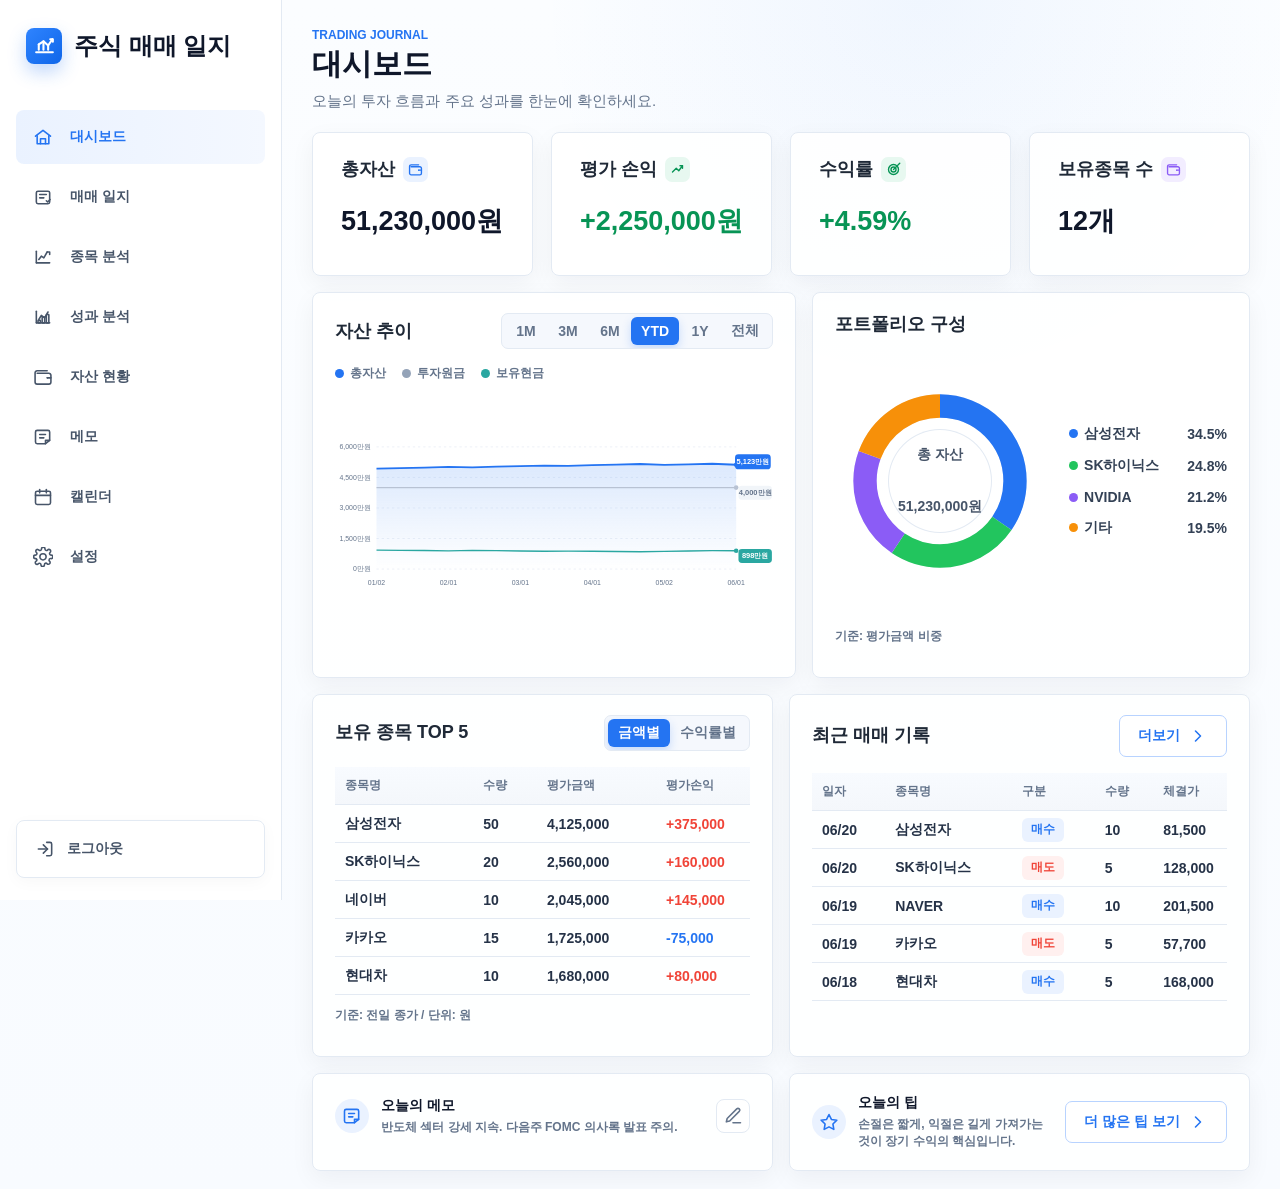
==== index.html @ 03ad4001 "Improve mobile responsive layout" ====
<!doctype html>
<html lang="ko">
  <head>
    <meta charset="UTF-8" />
    <meta name="viewport" content="width=device-width, initial-scale=1.0" />
    <title>주식 매매 일지</title>
    <link rel="stylesheet" href="styles.css" />
  </head>
  <body>
    <div class="app-shell">
      <aside class="sidebar" aria-label="주요 메뉴">
        <a class="brand" href="#dashboard" aria-label="주식 매매 일지 홈">
          <span class="brand-mark" aria-hidden="true">
            <svg viewBox="0 0 24 24">
              <path d="M4 17.5h16" />
              <path d="M6.5 15V10" />
              <path d="M11 15V7" />
              <path d="M15.5 15v-4" />
              <path d="m6.5 10 4.5-3 4.5 4 4-6" />
              <path d="M17.5 5H20v2.5" />
            </svg>
          </span>
          <span>주식 매매 일지</span>
        </a>
        <div class="mobile-top-actions" aria-label="모바일 빠른 메뉴">
          <button class="mobile-icon-button" type="button" aria-label="알림">
            <span data-icon="bell"></span>
          </button>
          <button class="mobile-icon-button soft" type="button" data-mobile-more aria-label="내 정보">
            <span data-icon="user"></span>
          </button>
        </div>
        <nav class="nav-list" id="navList"></nav>
        <button class="logout" type="button">
          <span data-icon="logout"></span>
          <span>로그아웃</span>
        </button>
      </aside>

      <main class="main">
        <header class="topbar">
          <div>
            <p class="eyebrow" id="pageEyebrow">Trading Journal</p>
            <h1 id="pageTitle">대시보드</h1>
            <p class="page-description" id="pageDescription"></p>
          </div>
          <div class="topbar-actions">
            <div id="pageActions" class="page-actions"></div>
          </div>
        </header>

        <section id="app" class="page-content" aria-live="polite"></section>
      </main>
    </div>

    <div id="modalRoot"></div>
    <div id="mobileSheetRoot"></div>

    <script defer src="src/js/core/icons.js"></script>
    <script defer src="src/js/core/data.js"></script>
    <script defer src="src/js/core/ui.js"></script>
    <script defer src="src/js/core/charts.js"></script>
    <script defer src="src/js/core/tables.js"></script>
    <script defer src="src/js/pages/dashboard.js"></script>
    <script defer src="src/js/pages/journal.js"></script>
    <script defer src="src/js/pages/journal-write.js"></script>
    <script defer src="src/js/pages/stock.js"></script>
    <script defer src="src/js/pages/performance.js"></script>
    <script defer src="src/js/pages/assets.js"></script>
    <script defer src="src/js/pages/memo.js"></script>
    <script defer src="src/js/pages/calendar.js"></script>
    <script defer src="src/js/pages/settings.js"></script>
    <script defer src="src/js/app.js"></script>
  </body>
</html>
---- styles.css ----
@import url("./src/css/base.css");
@import url("./src/css/layout.css");
@import url("./src/css/components.css");
@import url("./src/css/responsive.css");
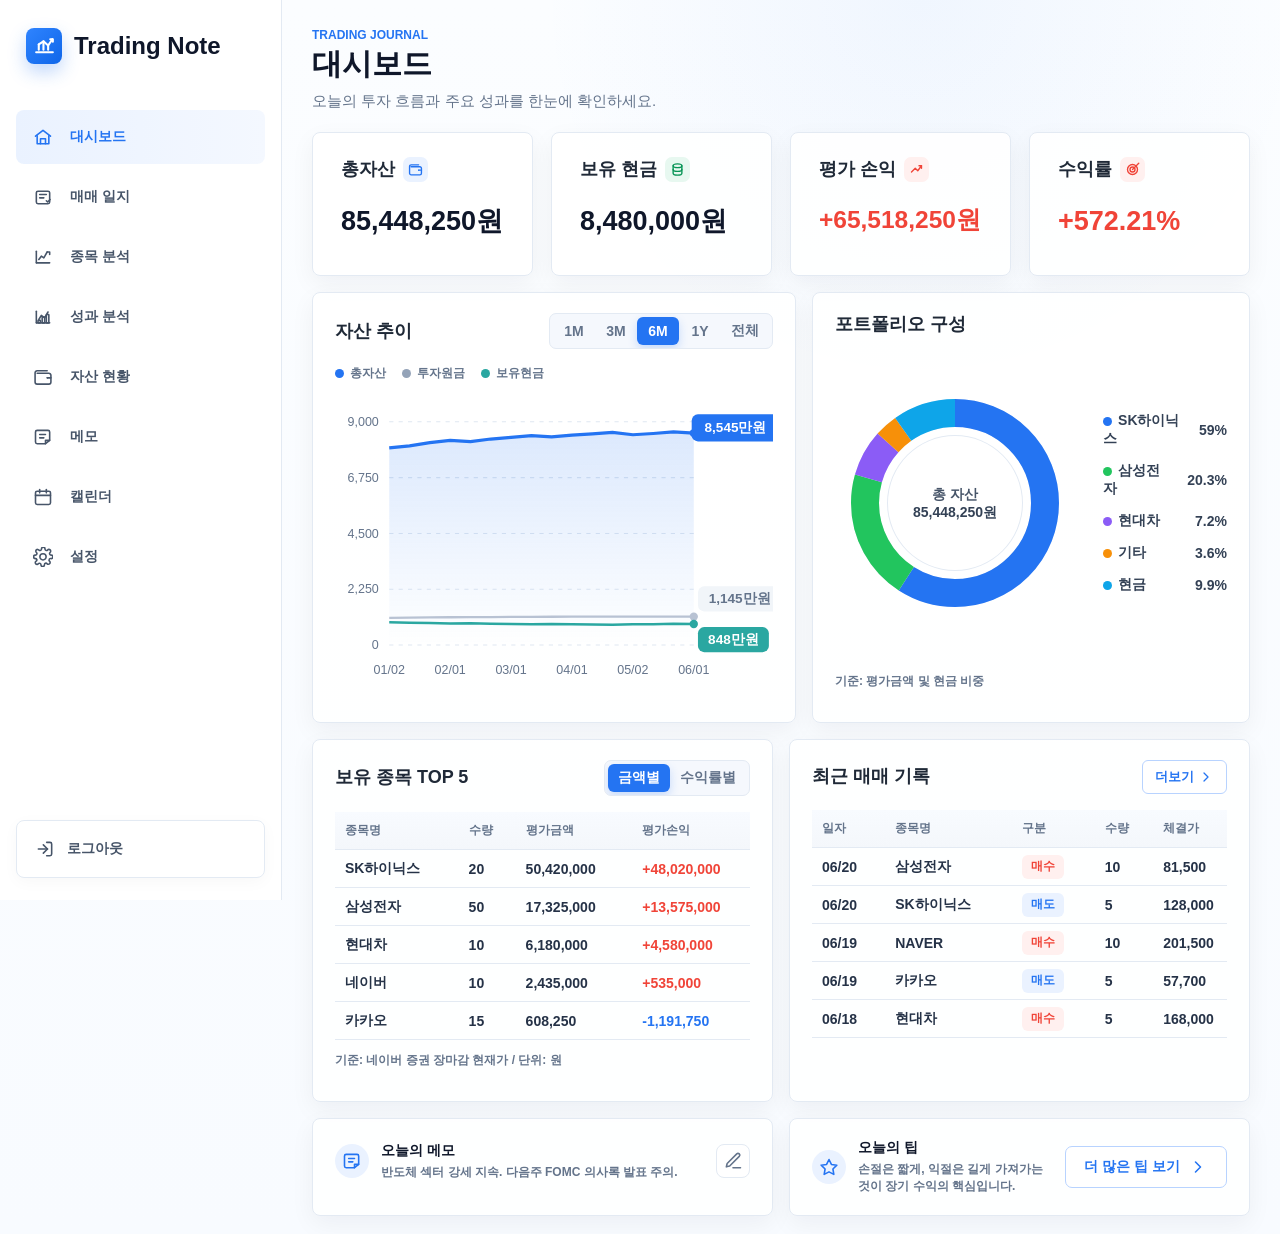
==== commit e4614f7f: "Rename app title to Trading Note" ====
--- a/index.html
+++ b/index.html
@@ -3,13 +3,13 @@
   <head>
     <meta charset="UTF-8" />
     <meta name="viewport" content="width=device-width, initial-scale=1.0" />
-    <title>주식 매매 일지</title>
+    <title>Trading Note</title>
     <link rel="stylesheet" href="styles.css" />
   </head>
   <body>
     <div class="app-shell">
       <aside class="sidebar" aria-label="주요 메뉴">
-        <a class="brand" href="#dashboard" aria-label="주식 매매 일지 홈">
+        <a class="brand" href="#dashboard" aria-label="Trading Note 홈">
           <span class="brand-mark" aria-hidden="true">
             <svg viewBox="0 0 24 24">
               <path d="M4 17.5h16" />
@@ -20,7 +20,7 @@
               <path d="M17.5 5H20v2.5" />
             </svg>
           </span>
-          <span>주식 매매 일지</span>
+          <span>Trading Note</span>
         </a>
         <div class="mobile-top-actions" aria-label="모바일 빠른 메뉴">
           <button class="mobile-icon-button" type="button" aria-label="알림">
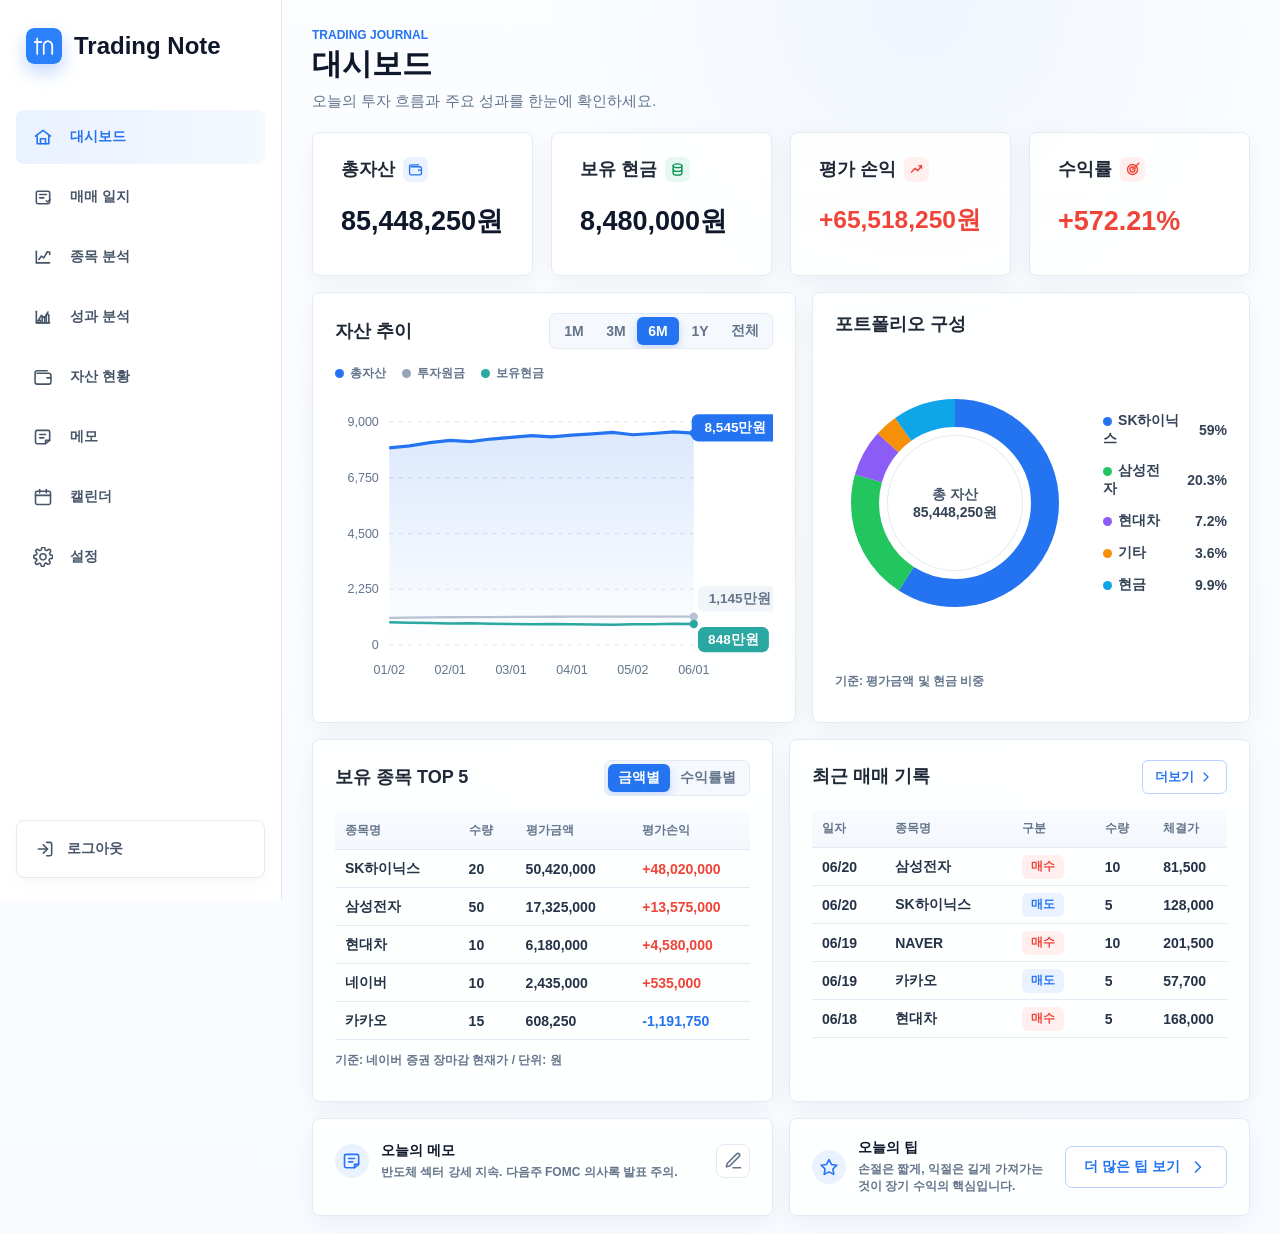
==== commit 0bab0b0b: "Apply site logo asset" ====
--- a/index.html
+++ b/index.html
@@ -4,6 +4,7 @@
     <meta charset="UTF-8" />
     <meta name="viewport" content="width=device-width, initial-scale=1.0" />
     <title>Trading Note</title>
+    <link rel="icon" type="image/png" href="src/resources/logo.png" />
     <link rel="stylesheet" href="styles.css" />
   </head>
   <body>
@@ -11,14 +12,7 @@
       <aside class="sidebar" aria-label="주요 메뉴">
         <a class="brand" href="#dashboard" aria-label="Trading Note 홈">
           <span class="brand-mark" aria-hidden="true">
-            <svg viewBox="0 0 24 24">
-              <path d="M4 17.5h16" />
-              <path d="M6.5 15V10" />
-              <path d="M11 15V7" />
-              <path d="M15.5 15v-4" />
-              <path d="m6.5 10 4.5-3 4.5 4 4-6" />
-              <path d="M17.5 5H20v2.5" />
-            </svg>
+            <img src="src/resources/logo.png" alt="" />
           </span>
           <span>Trading Note</span>
         </a>
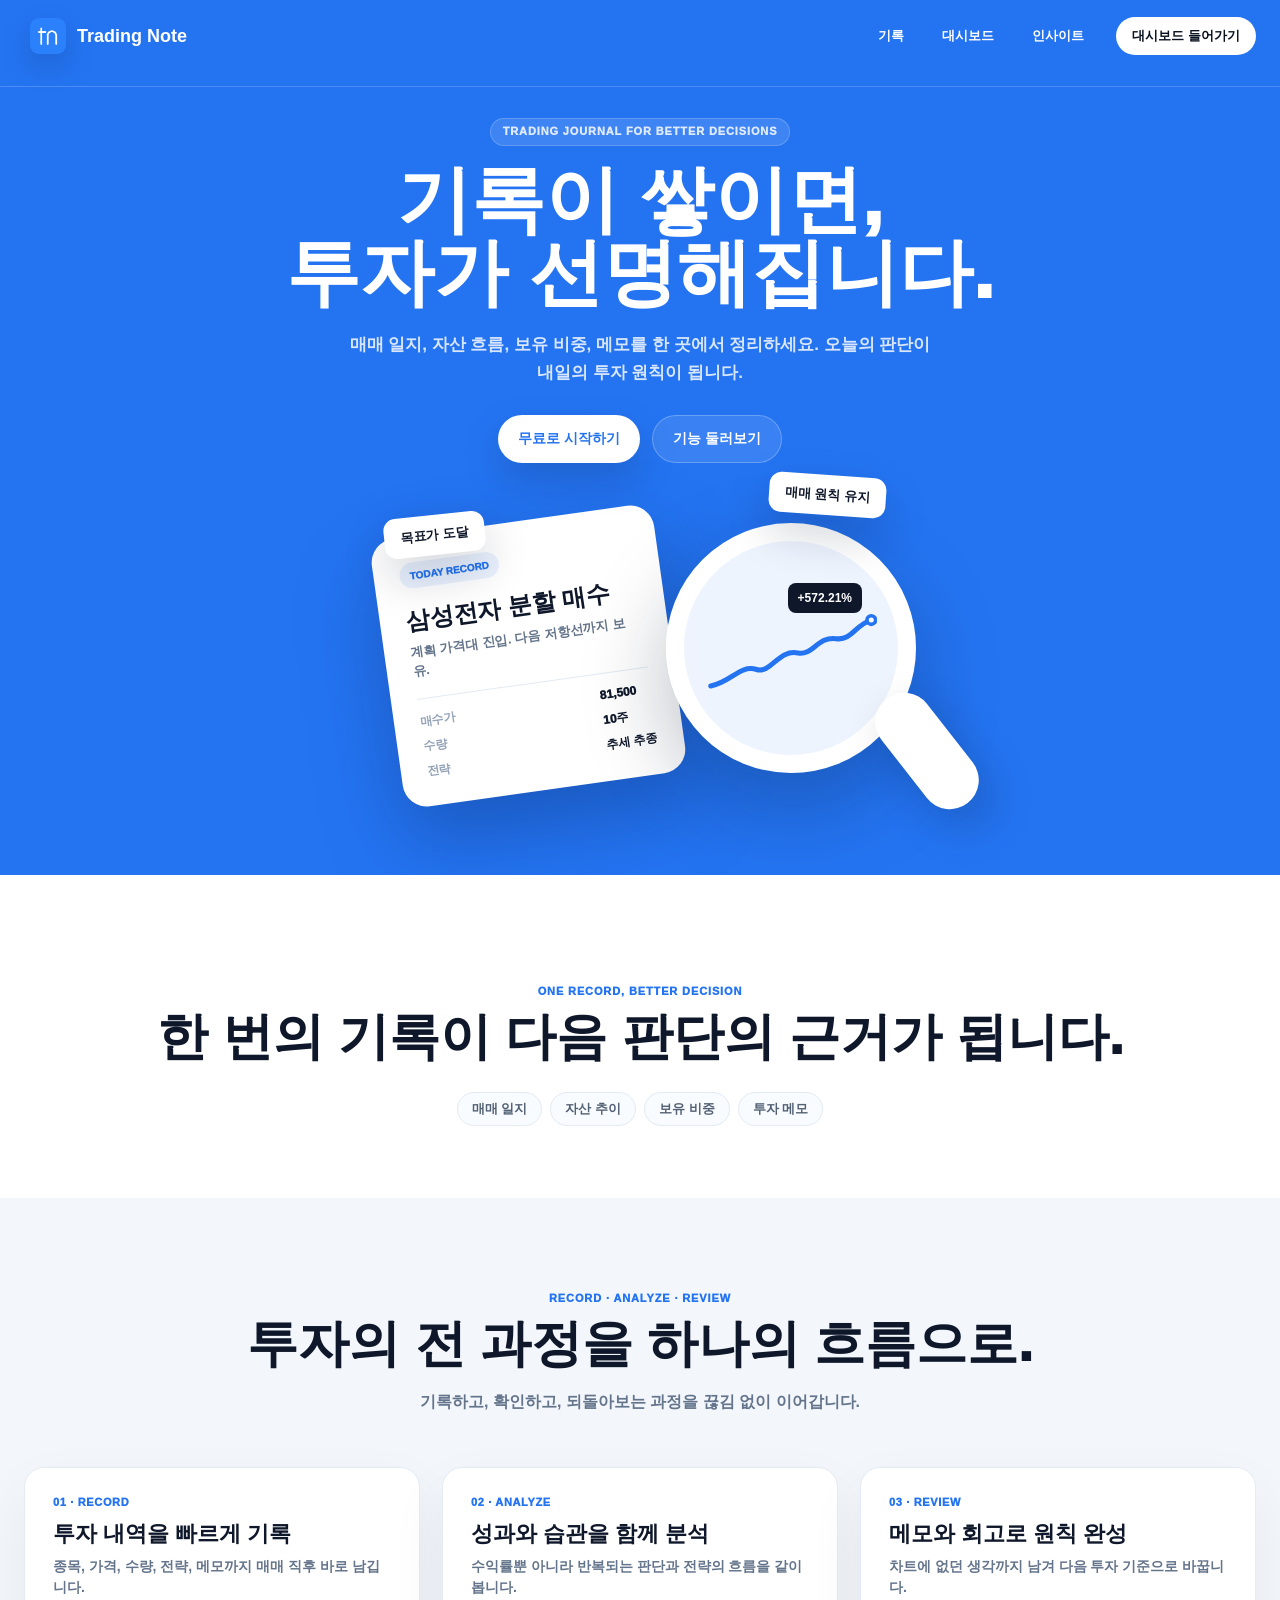
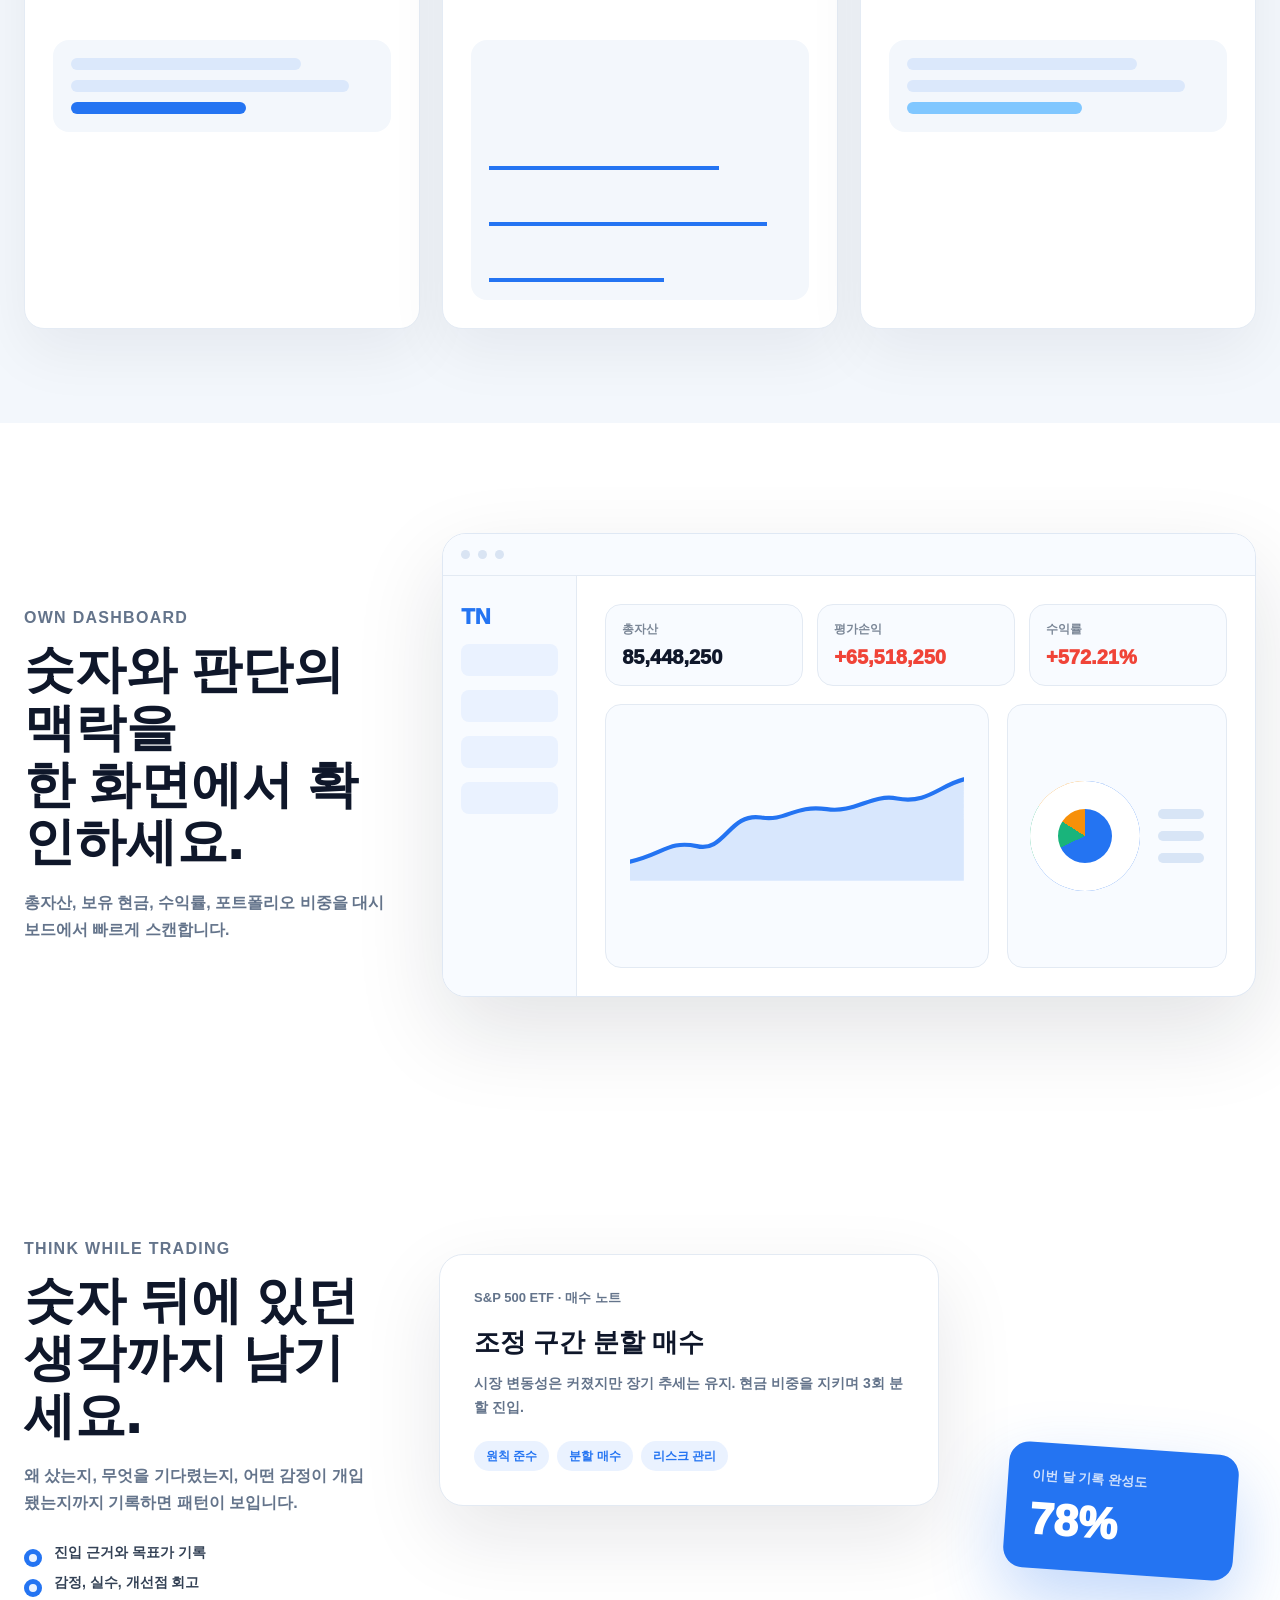
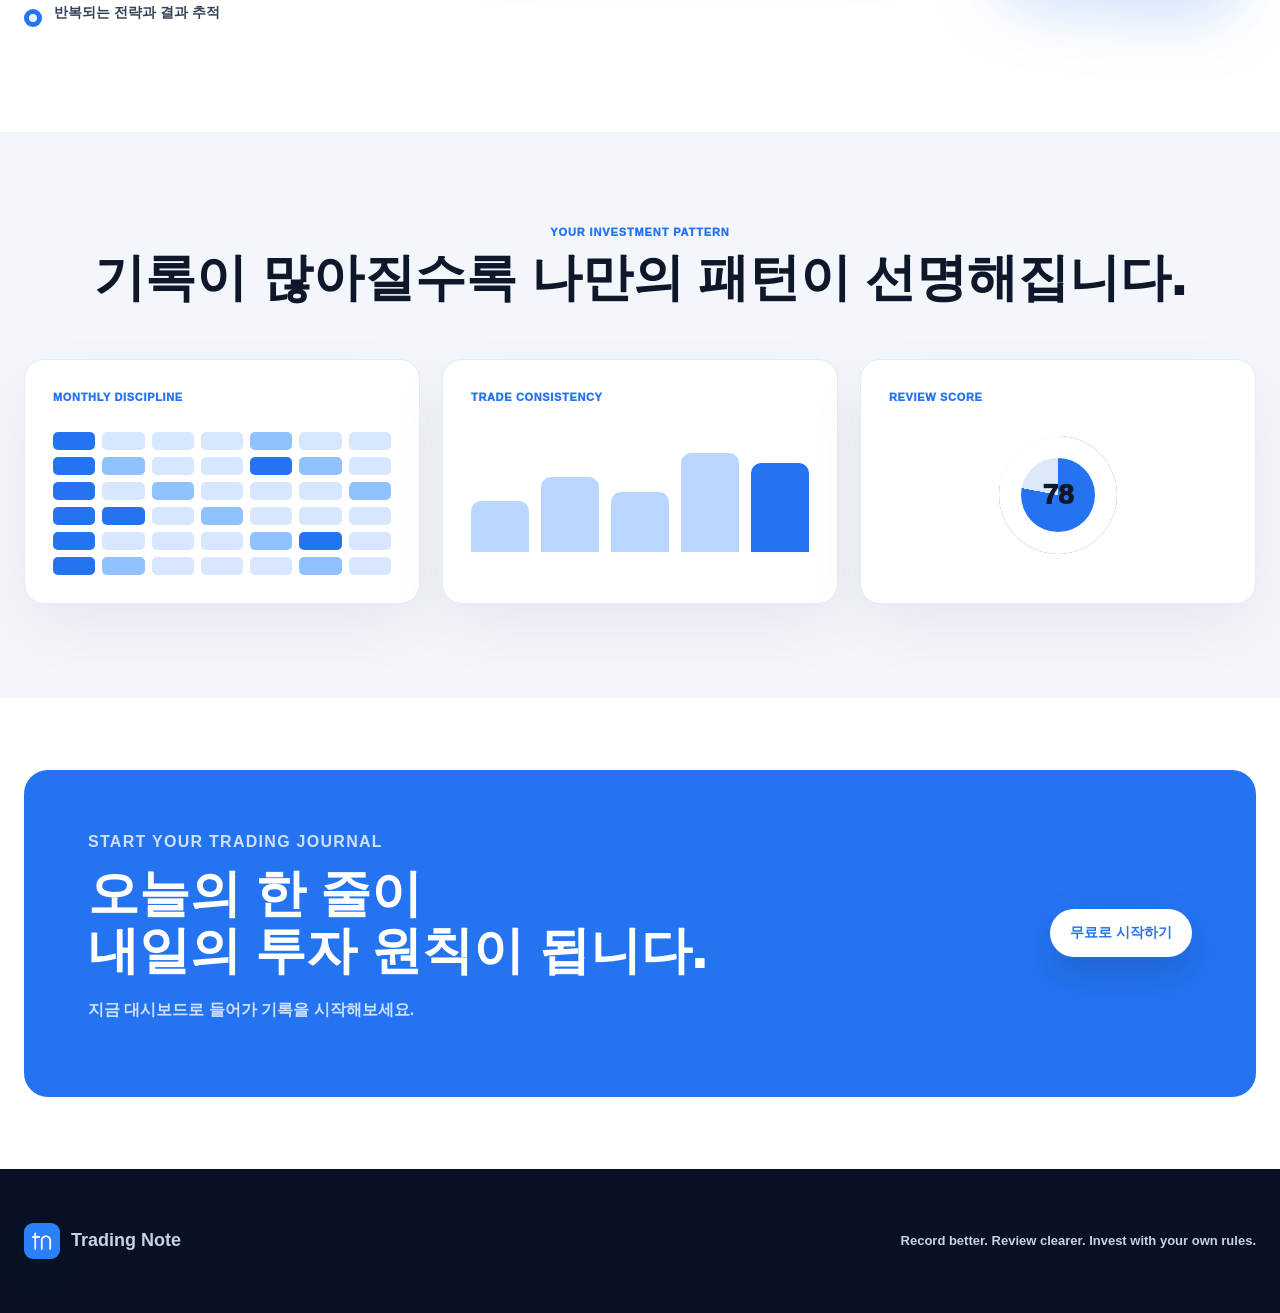
==== commit 1872fe80: "Add marketing landing page" ====
--- a/index.html
+++ b/index.html
@@ -55,6 +55,7 @@
     <script defer src="src/js/core/ui.js"></script>
     <script defer src="src/js/core/charts.js"></script>
     <script defer src="src/js/core/tables.js"></script>
+    <script defer src="src/js/pages/landing.js"></script>
     <script defer src="src/js/pages/dashboard.js"></script>
     <script defer src="src/js/pages/journal.js"></script>
     <script defer src="src/js/pages/journal-write.js"></script>
--- a/styles.css
+++ b/styles.css
@@ -2,3 +2,4 @@
 @import url("./src/css/layout.css");
 @import url("./src/css/components.css");
 @import url("./src/css/responsive.css");
+@import url("./src/css/landing.css");
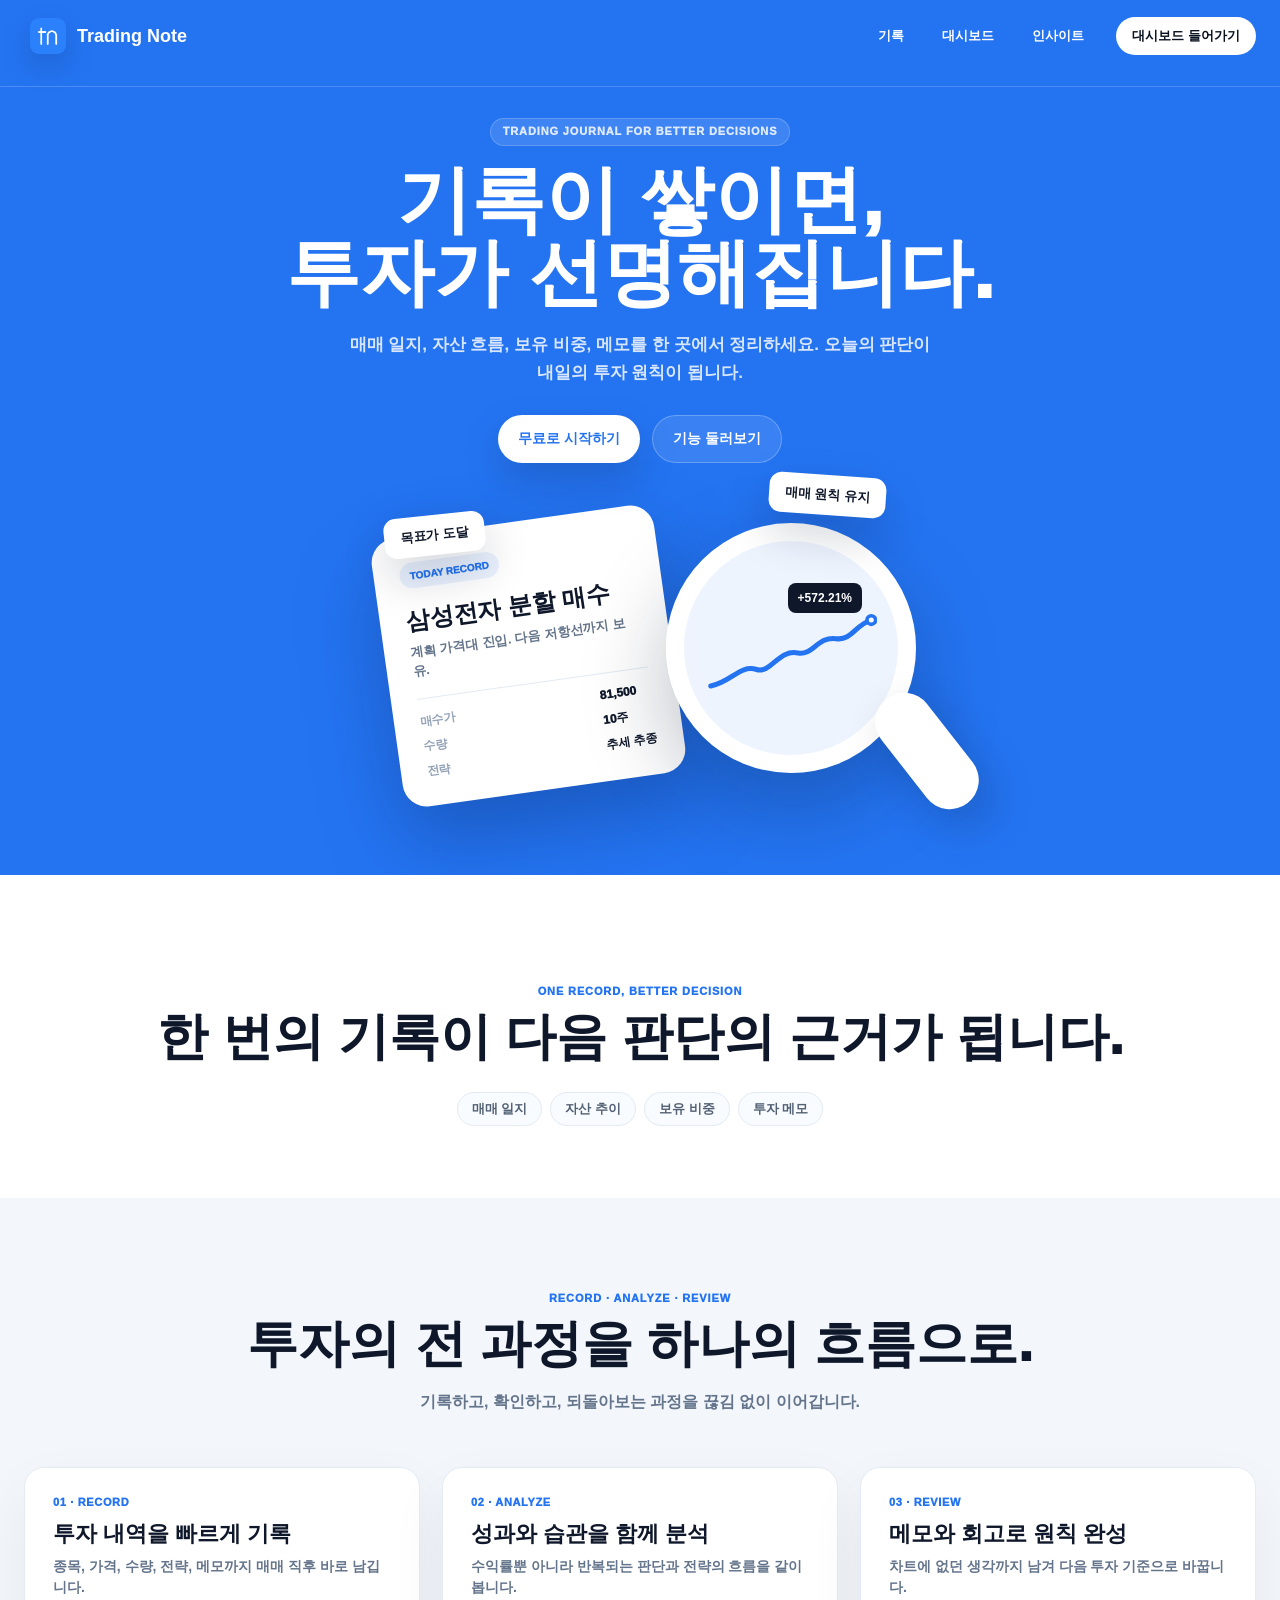
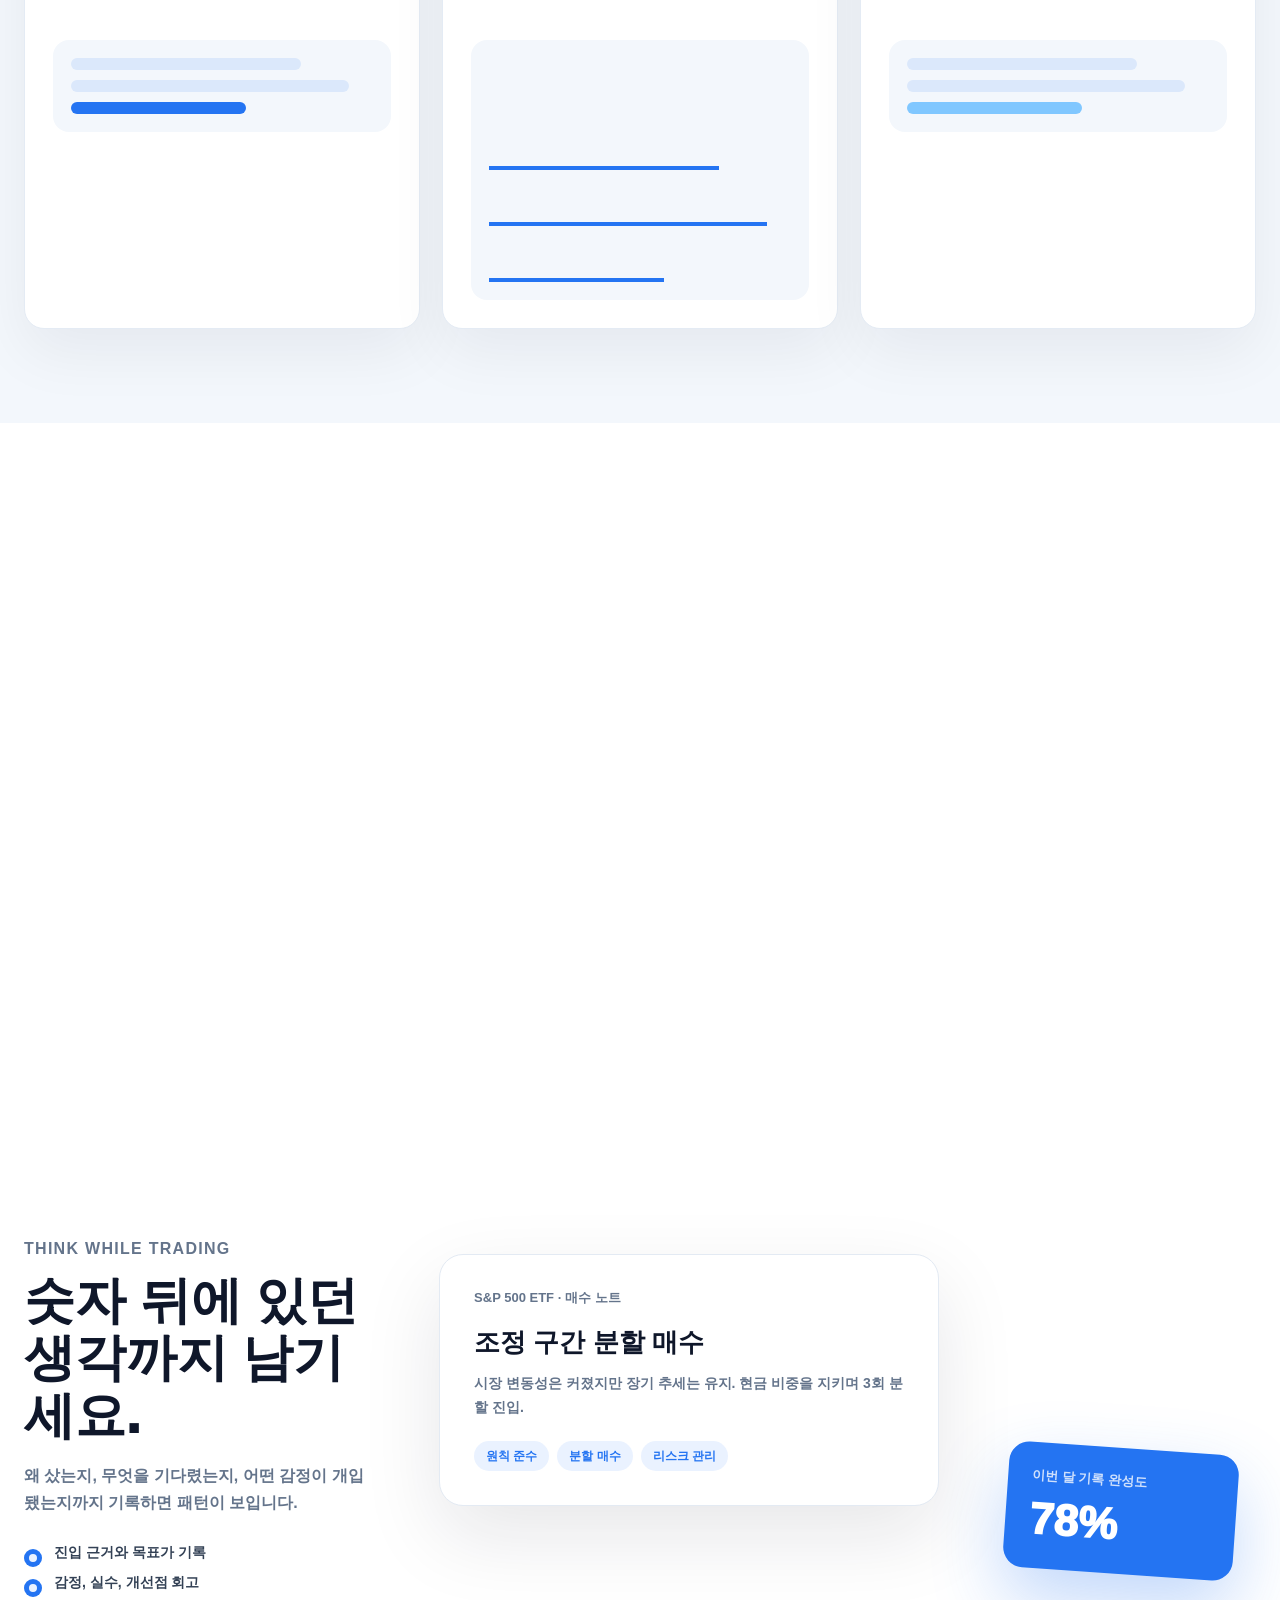
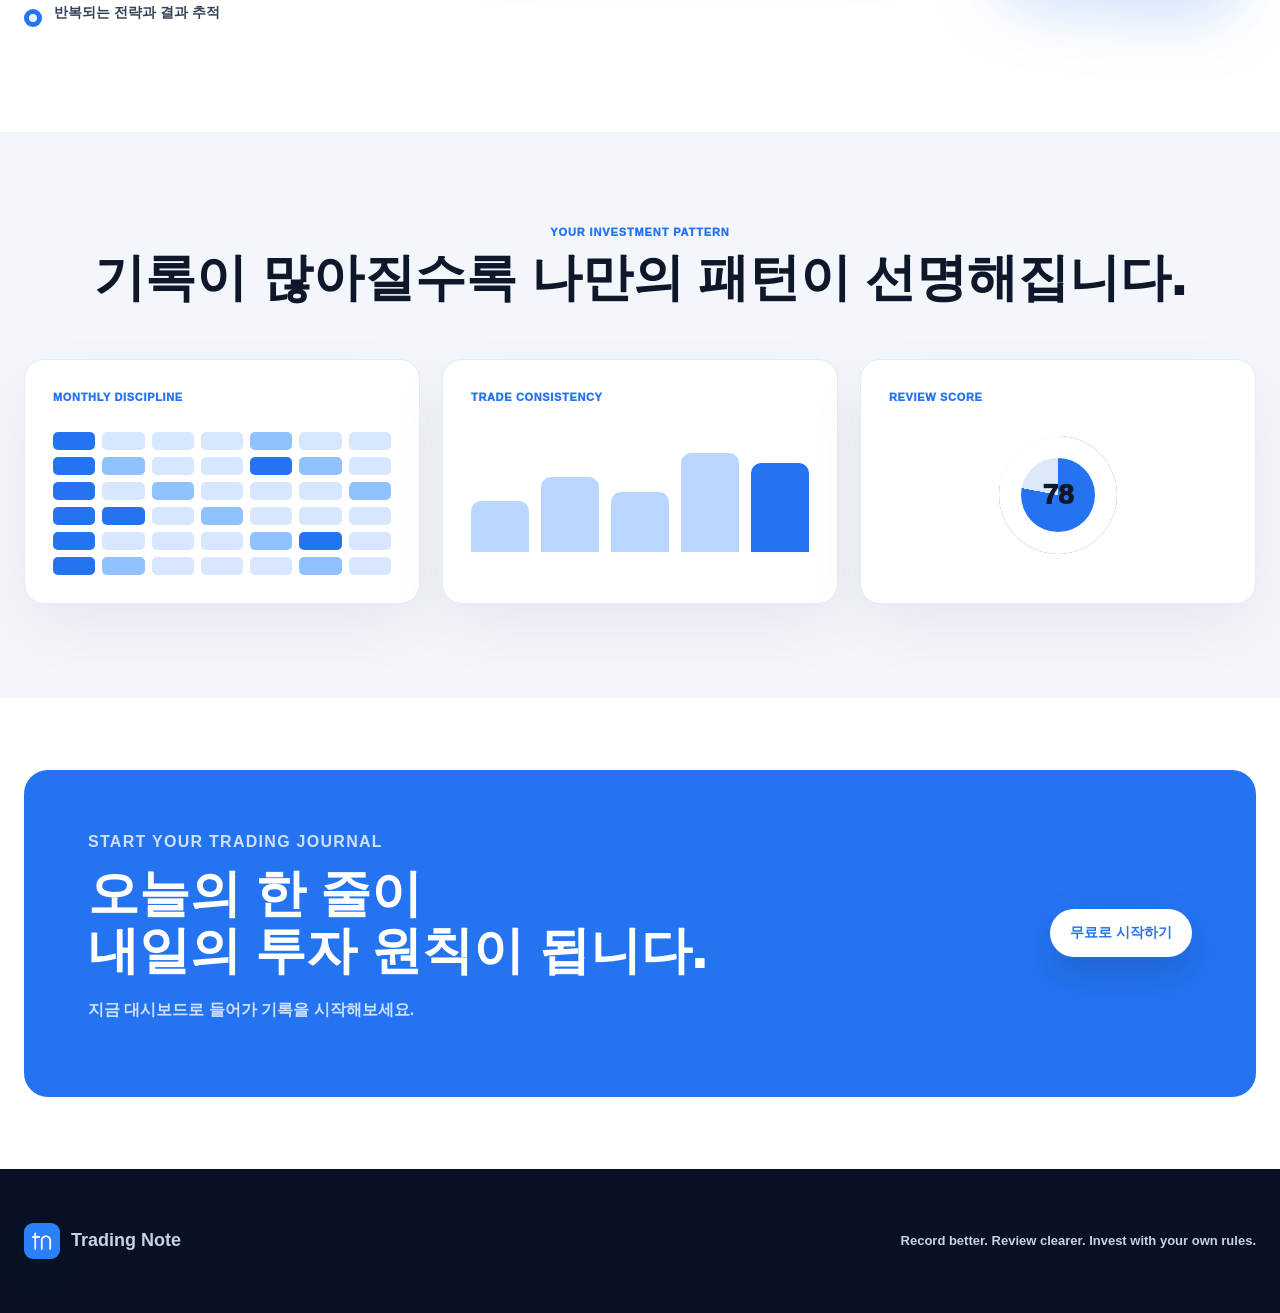
==== commit 895aa1e6: "Route logout to landing page" ====
--- a/index.html
+++ b/index.html
@@ -25,7 +25,7 @@
           </button>
         </div>
         <nav class="nav-list" id="navList"></nav>
-        <button class="logout" type="button">
+        <button class="logout" type="button" data-route="landing">
           <span data-icon="logout"></span>
           <span>로그아웃</span>
         </button>
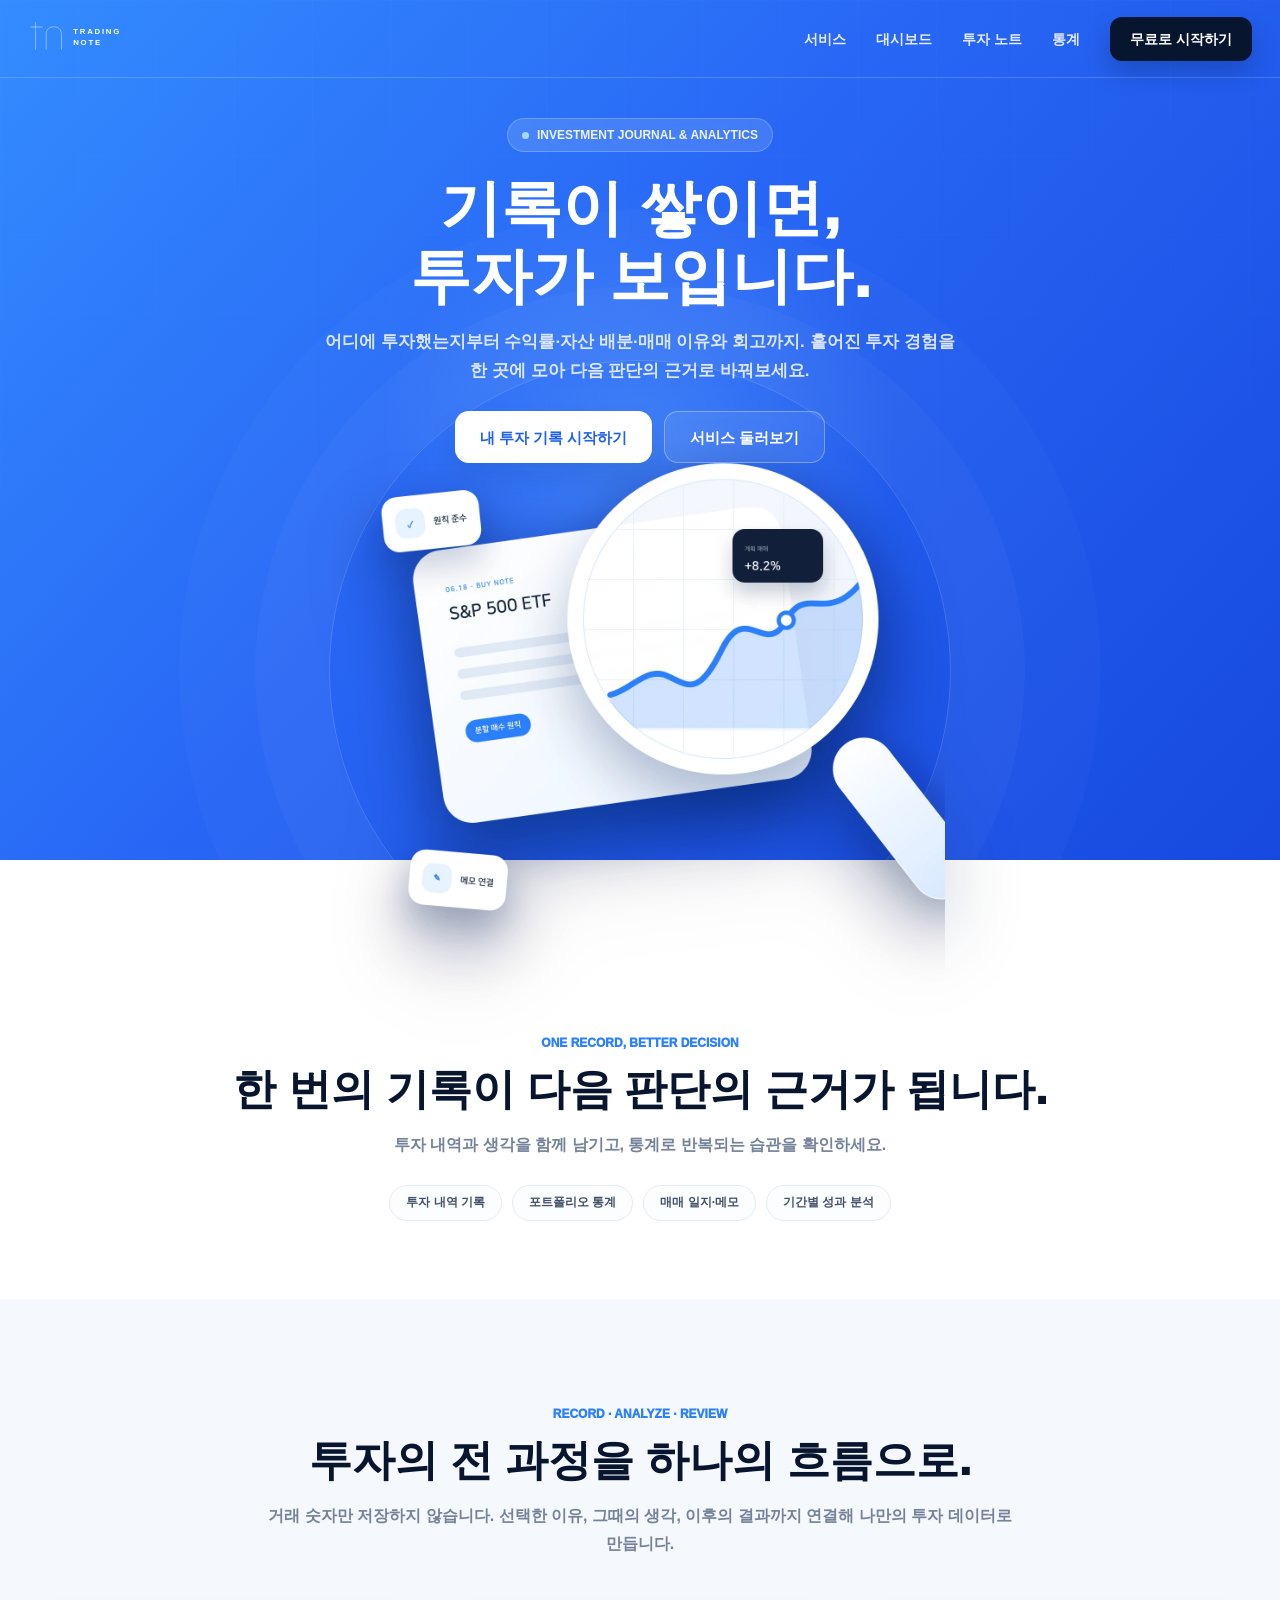
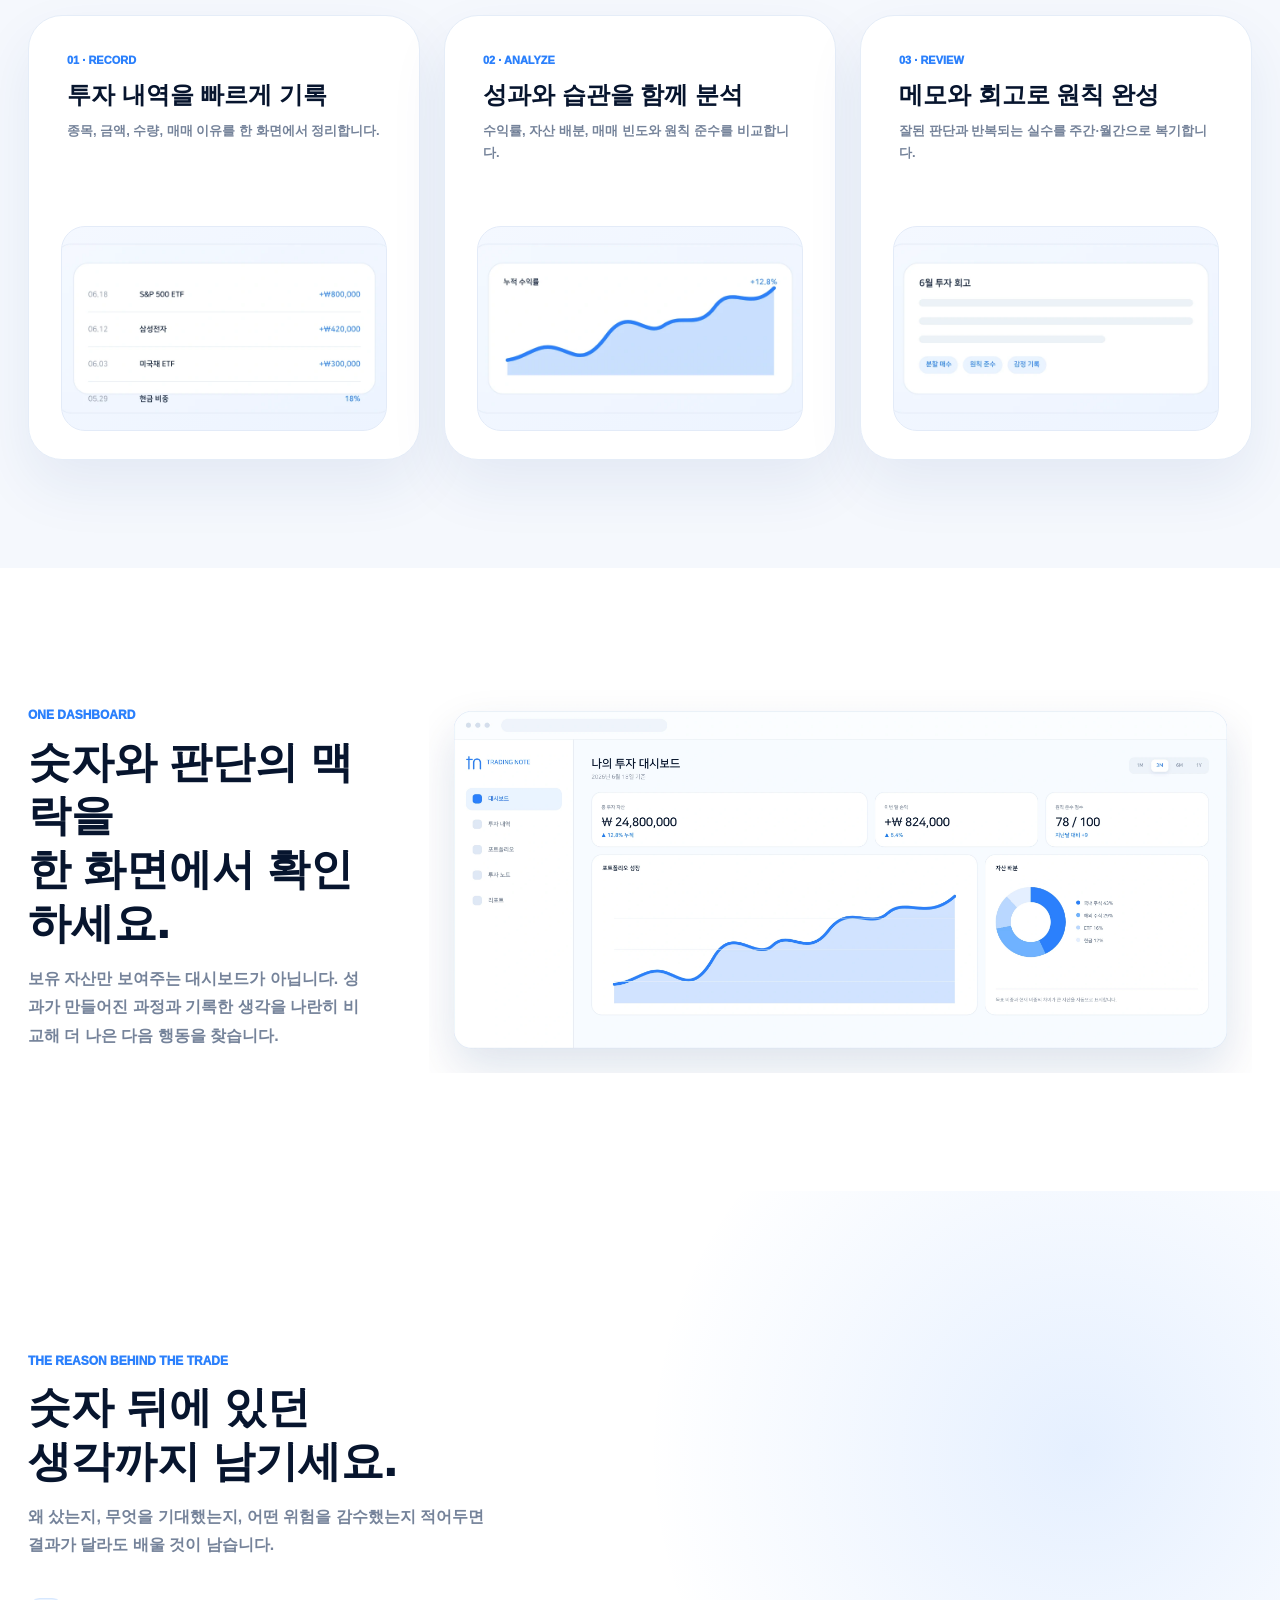
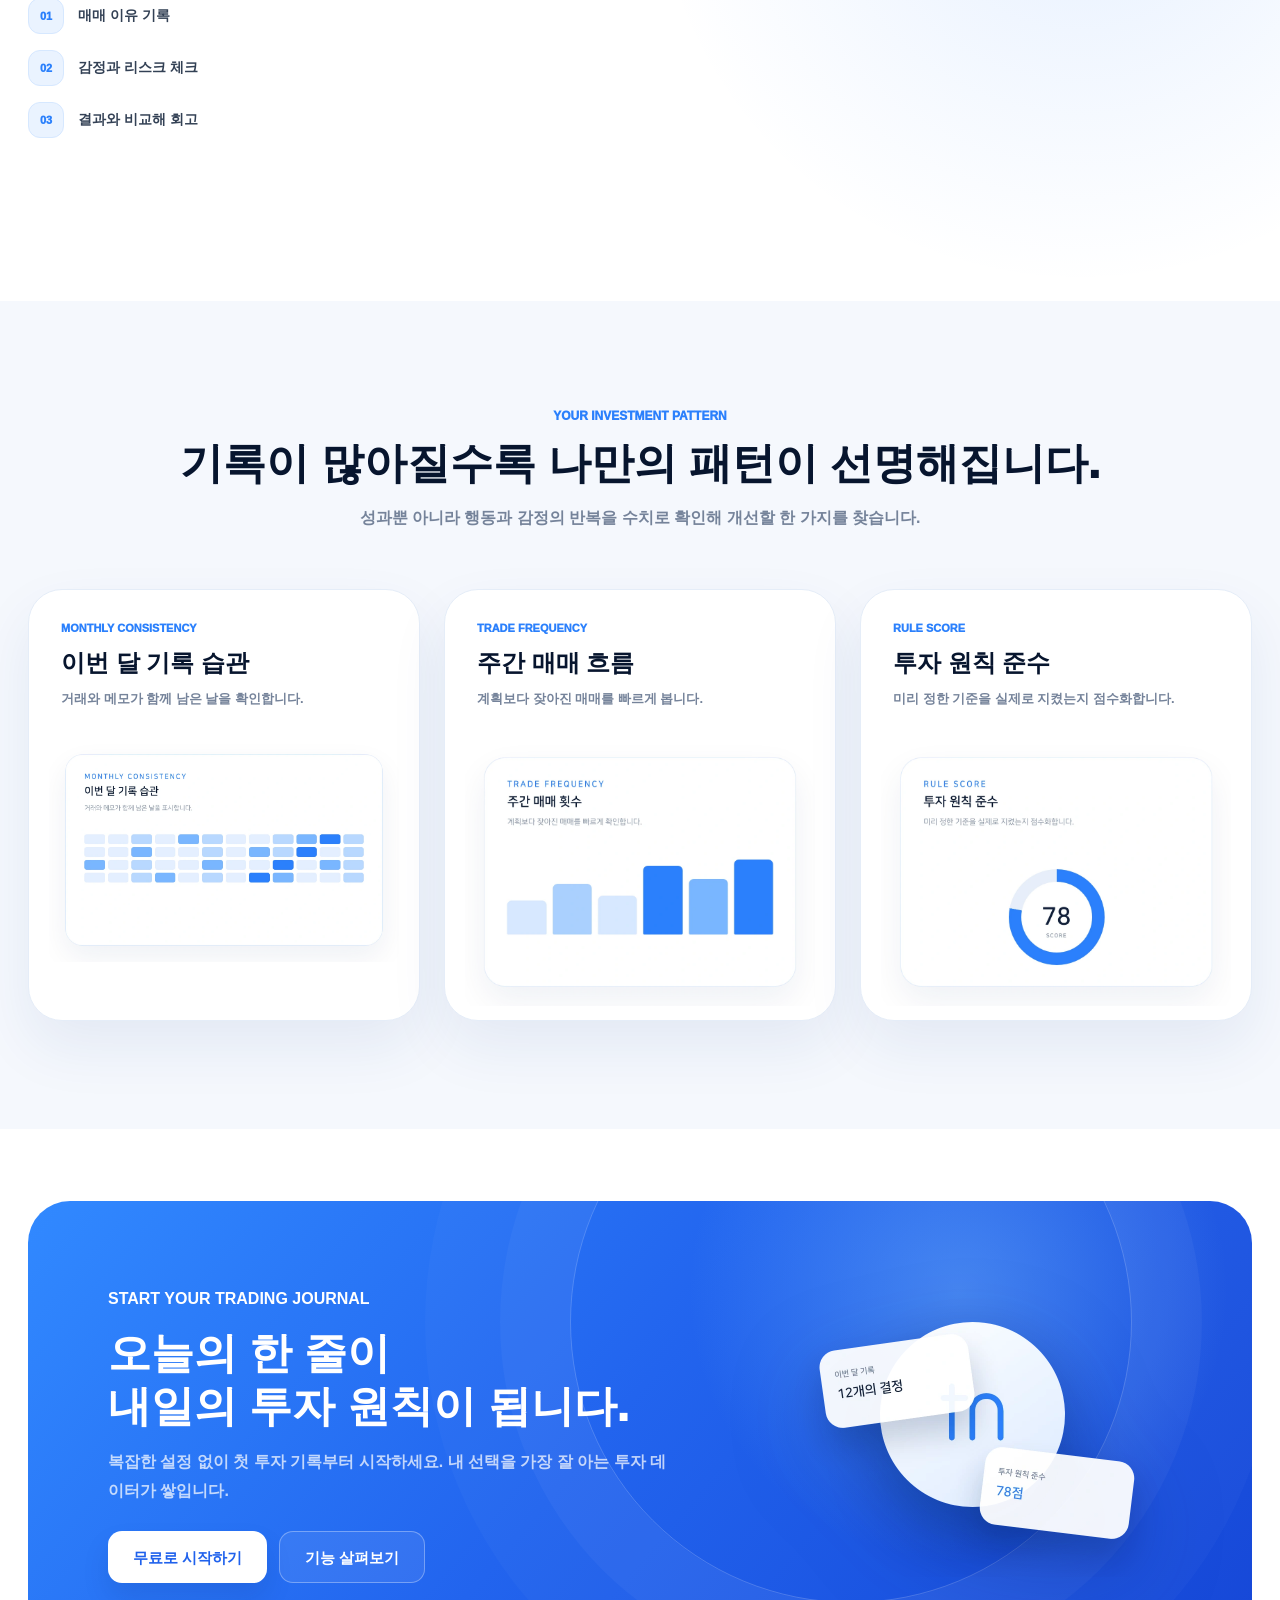
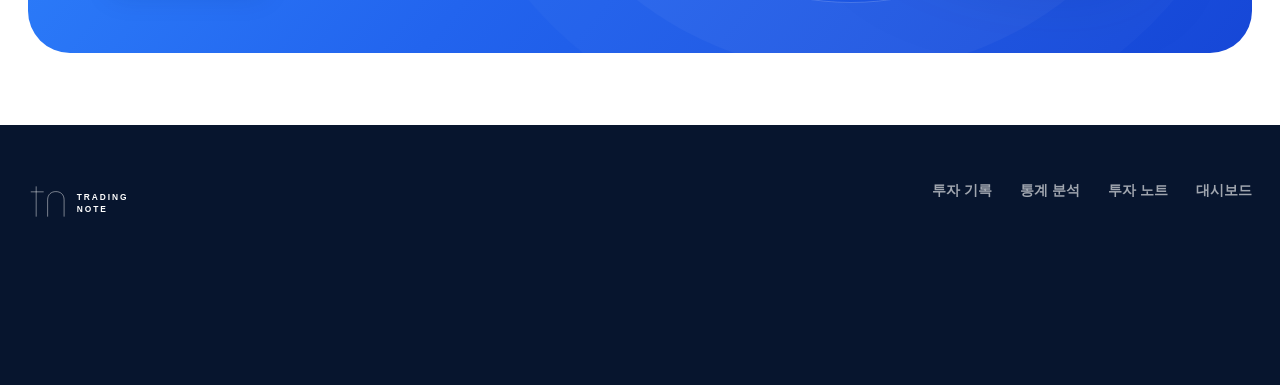
==== commit 1fa471a6: "Add social login entry flow" ====
--- a/index.html
+++ b/index.html
@@ -56,6 +56,7 @@
     <script defer src="src/js/core/charts.js"></script>
     <script defer src="src/js/core/tables.js"></script>
     <script defer src="src/js/pages/landing.js"></script>
+    <script defer src="src/js/pages/login.js"></script>
     <script defer src="src/js/pages/dashboard.js"></script>
     <script defer src="src/js/pages/journal.js"></script>
     <script defer src="src/js/pages/journal-write.js"></script>
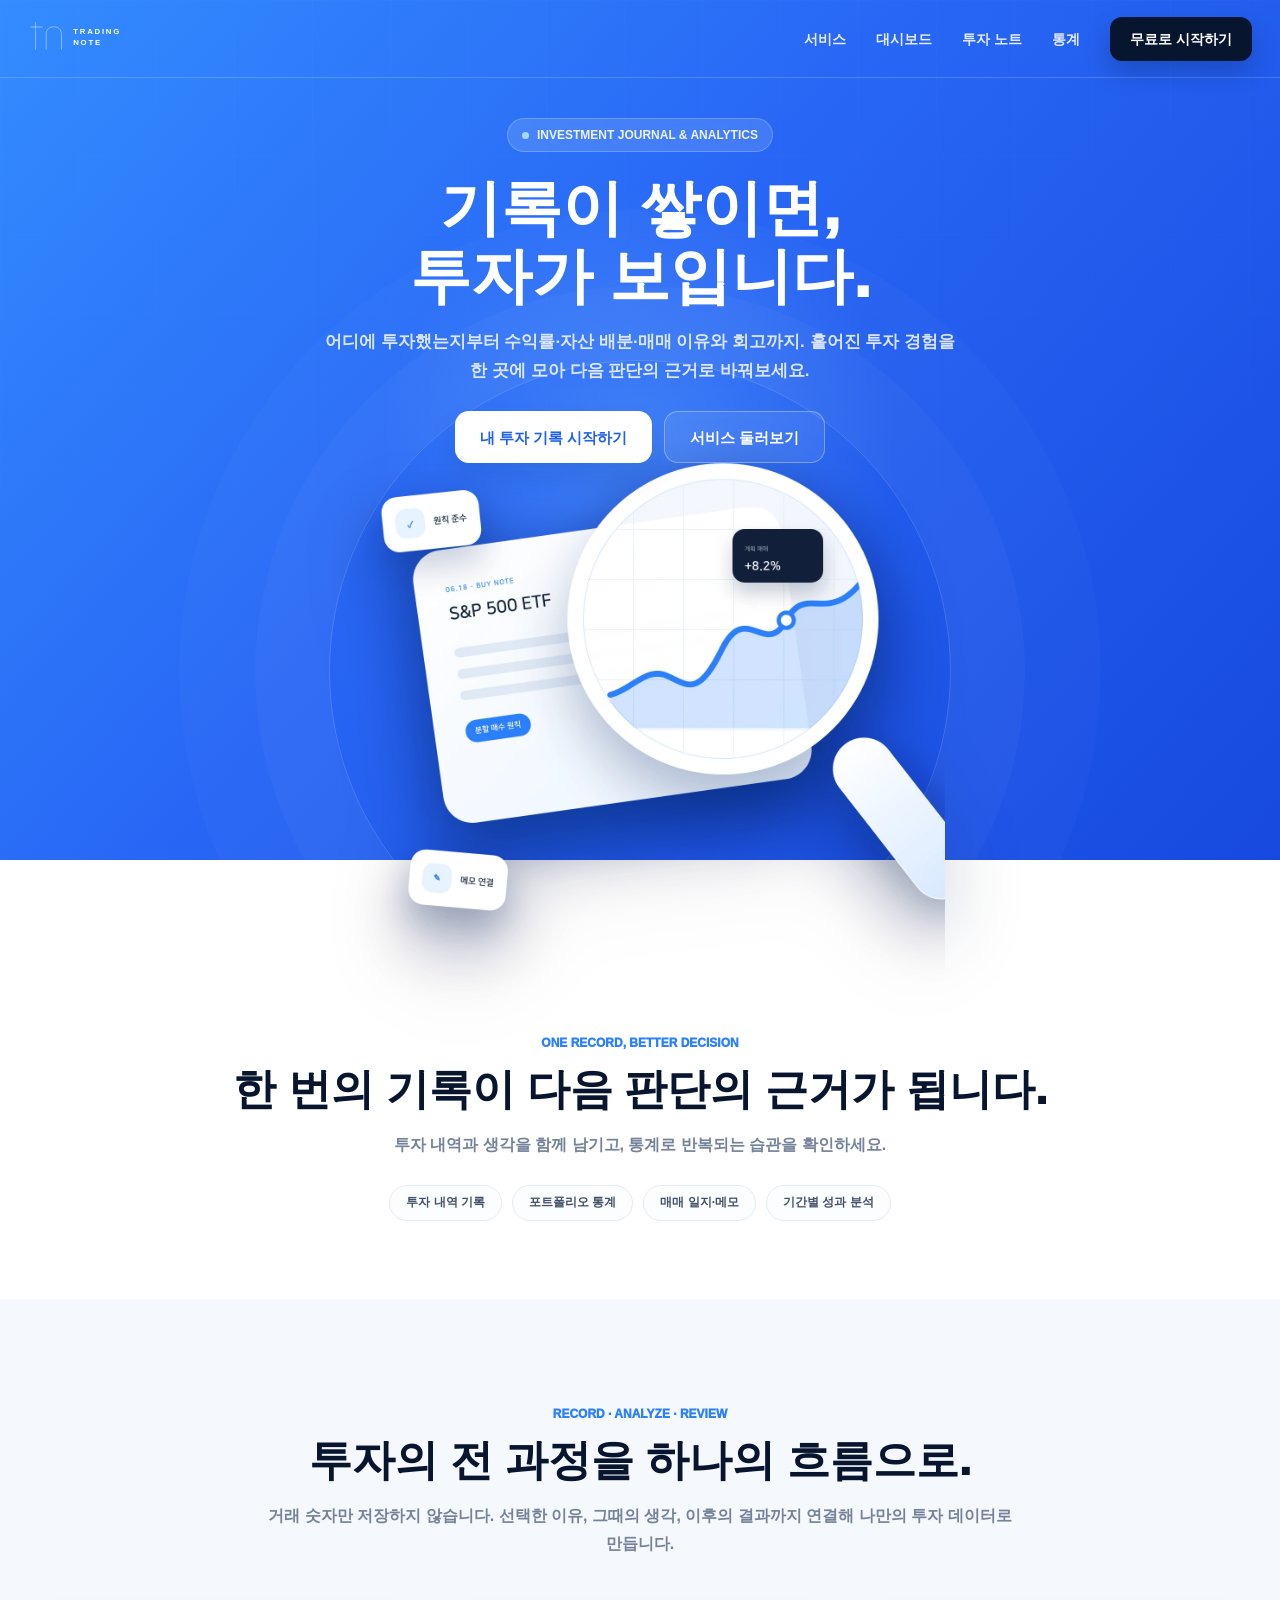
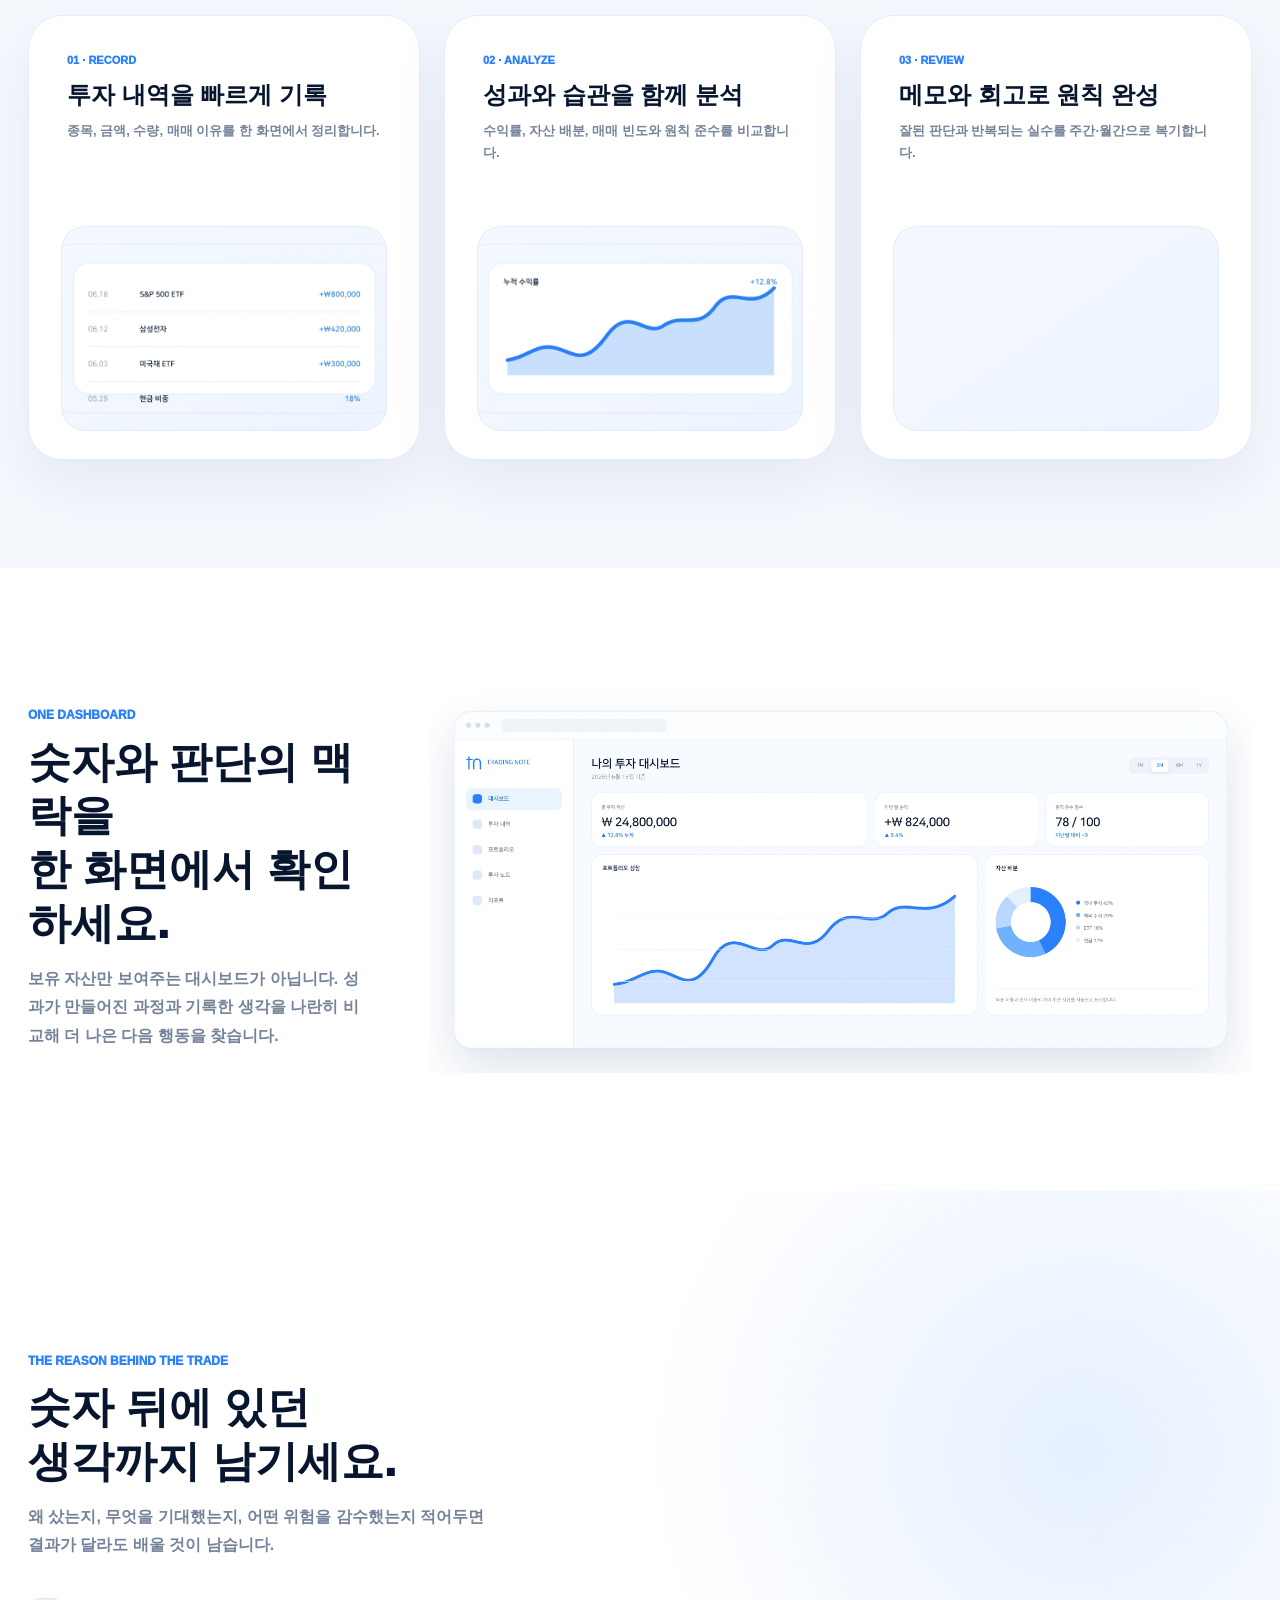
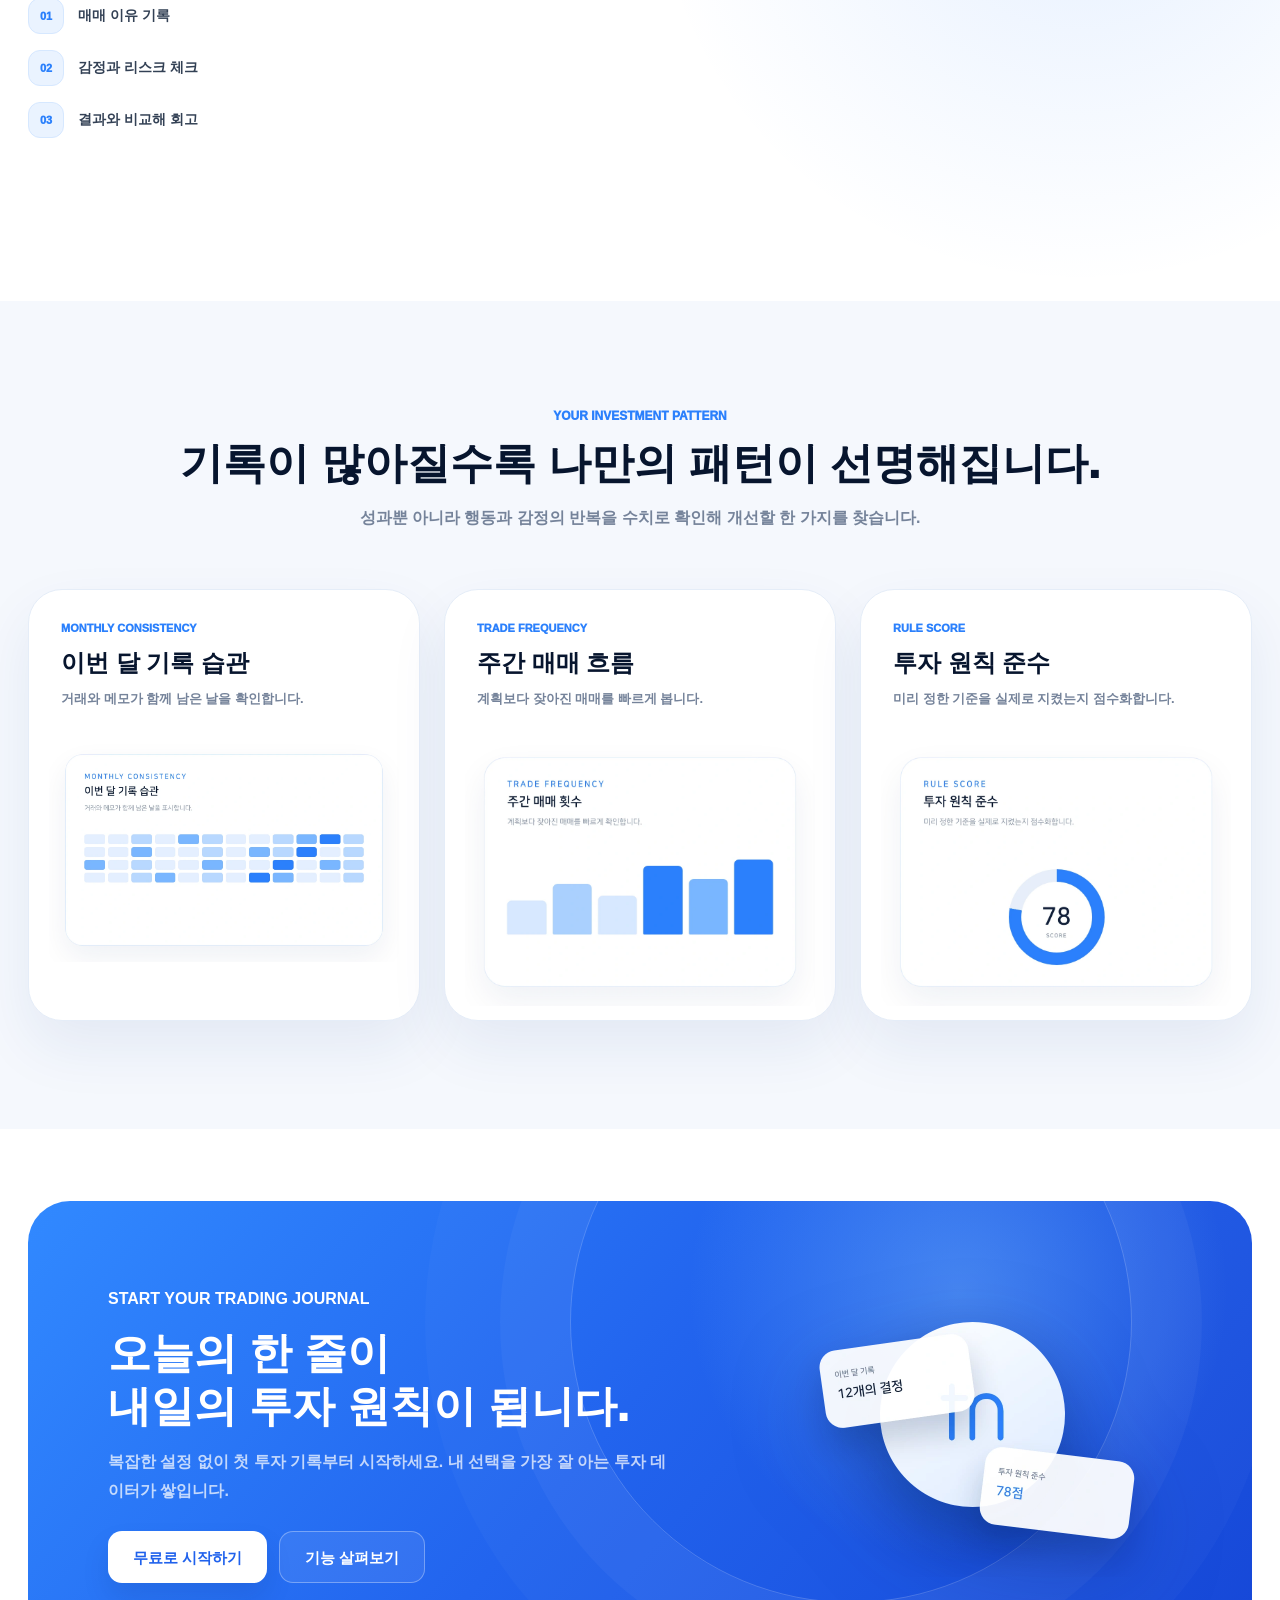
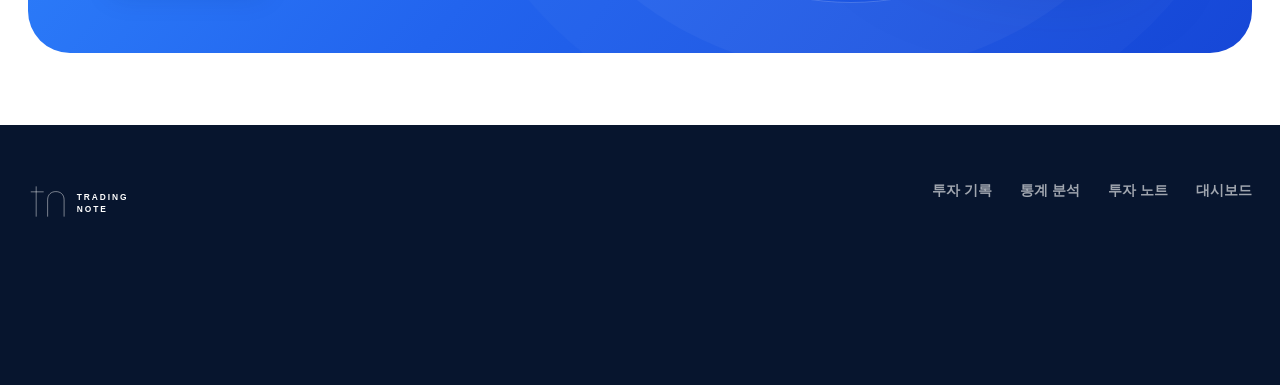
==== commit 6ef4eeaa: "Add Cloudflare Google auth and asset sync" ====
--- a/index.html
+++ b/index.html
@@ -25,7 +25,7 @@
           </button>
         </div>
         <nav class="nav-list" id="navList"></nav>
-        <button class="logout" type="button" data-route="landing">
+        <button class="logout" type="button" data-auth-logout>
           <span data-icon="logout"></span>
           <span>로그아웃</span>
         </button>
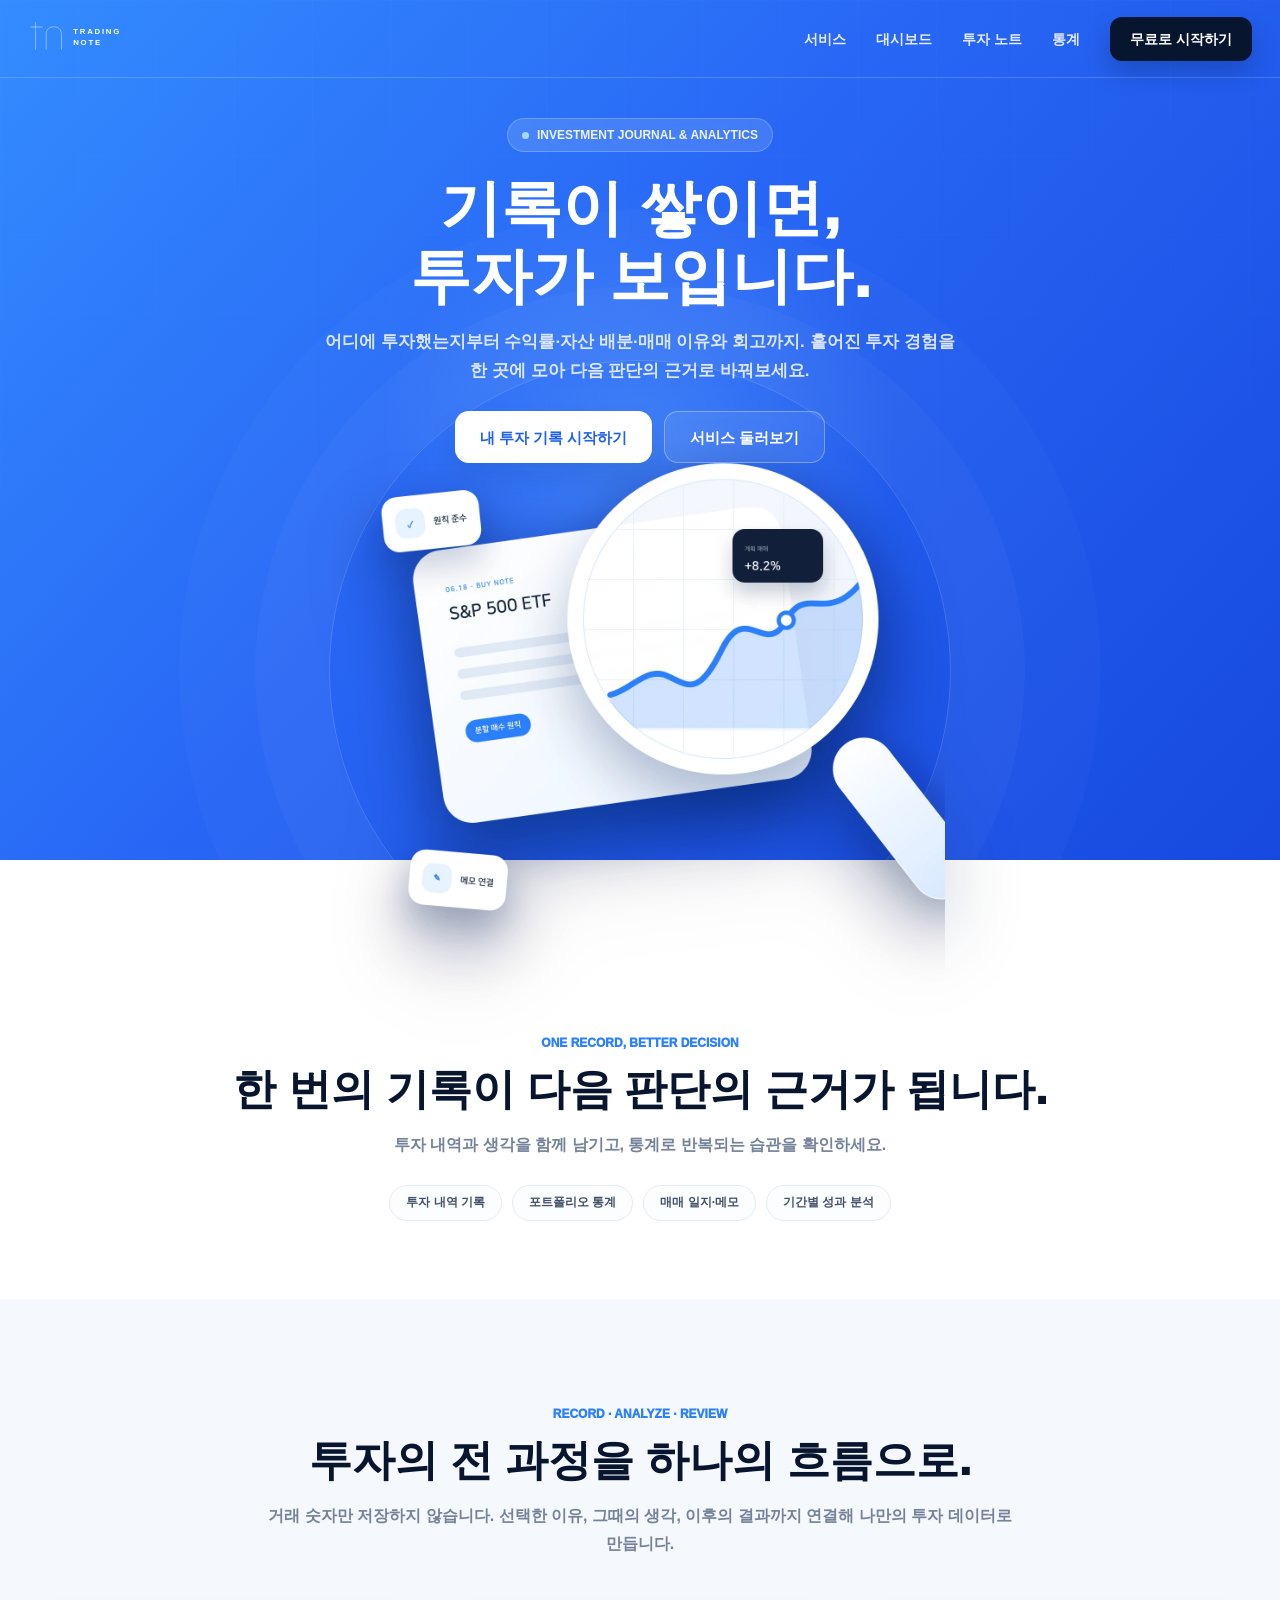
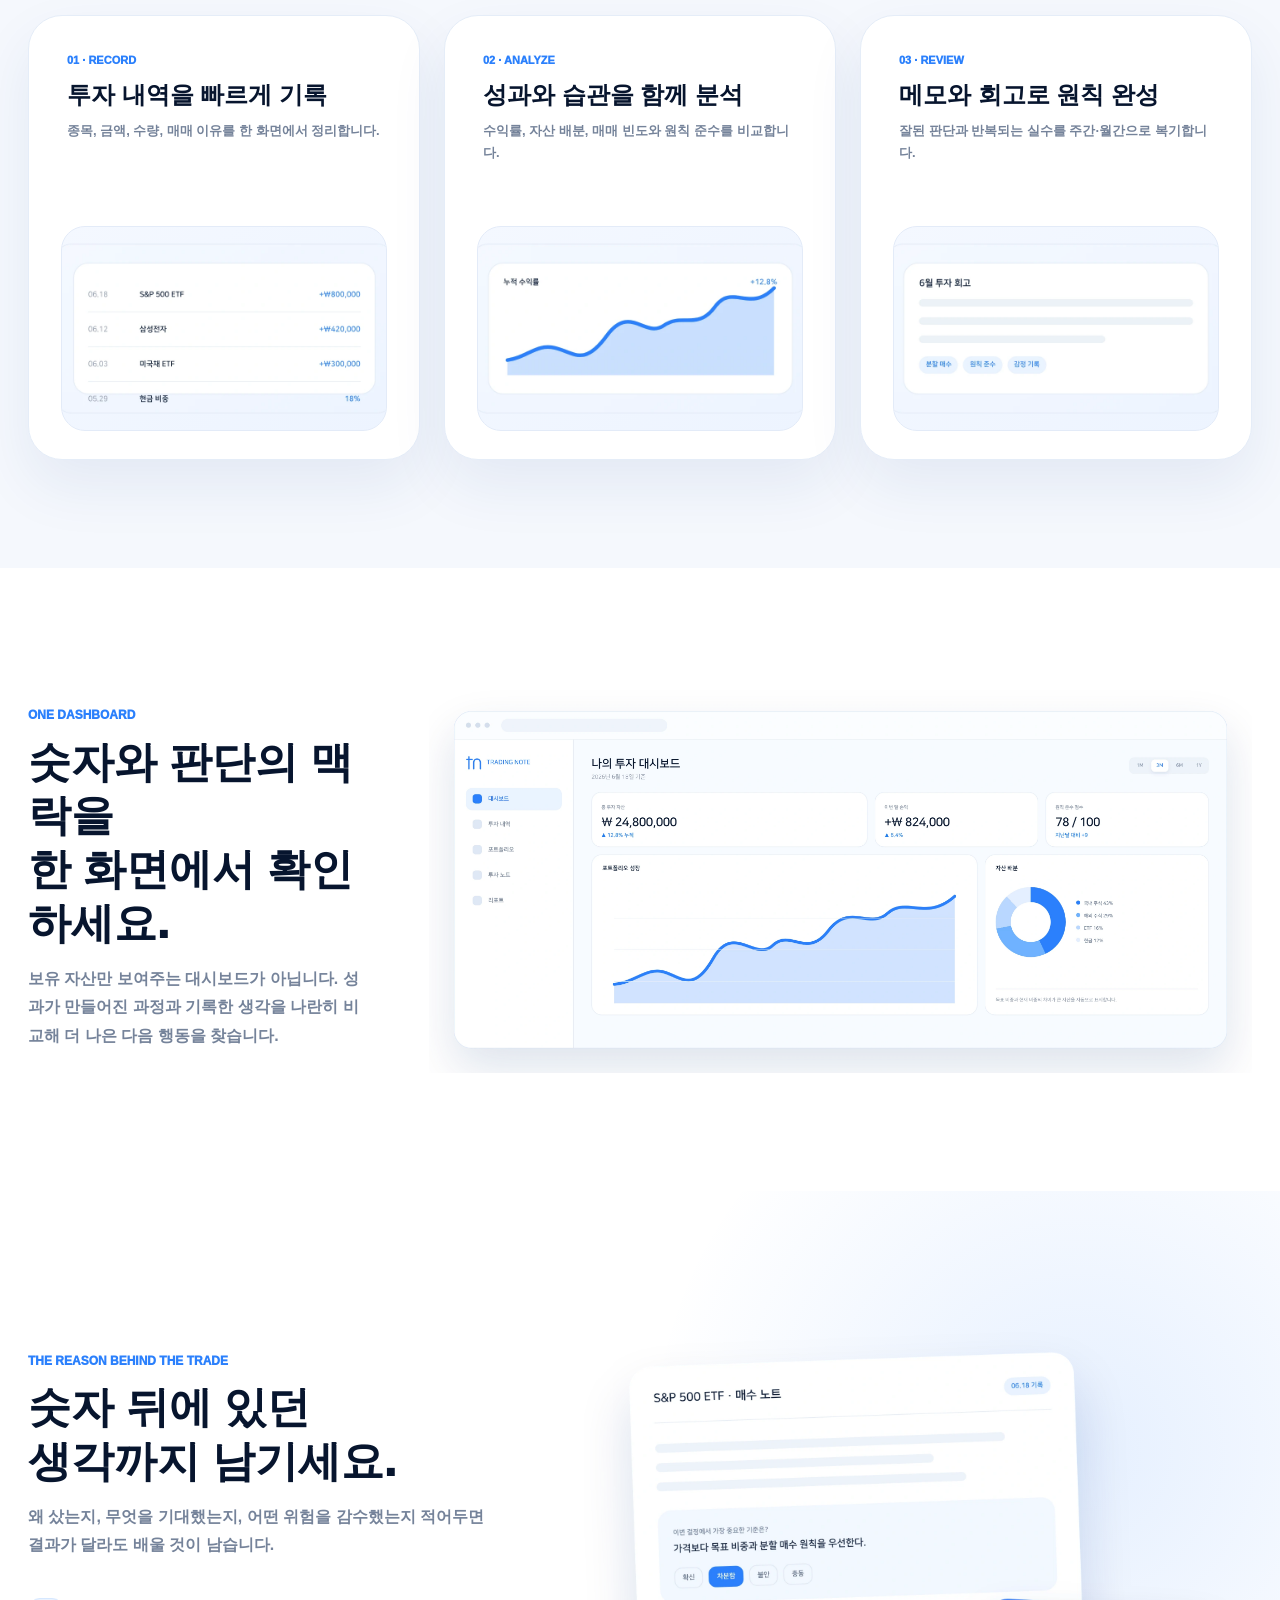
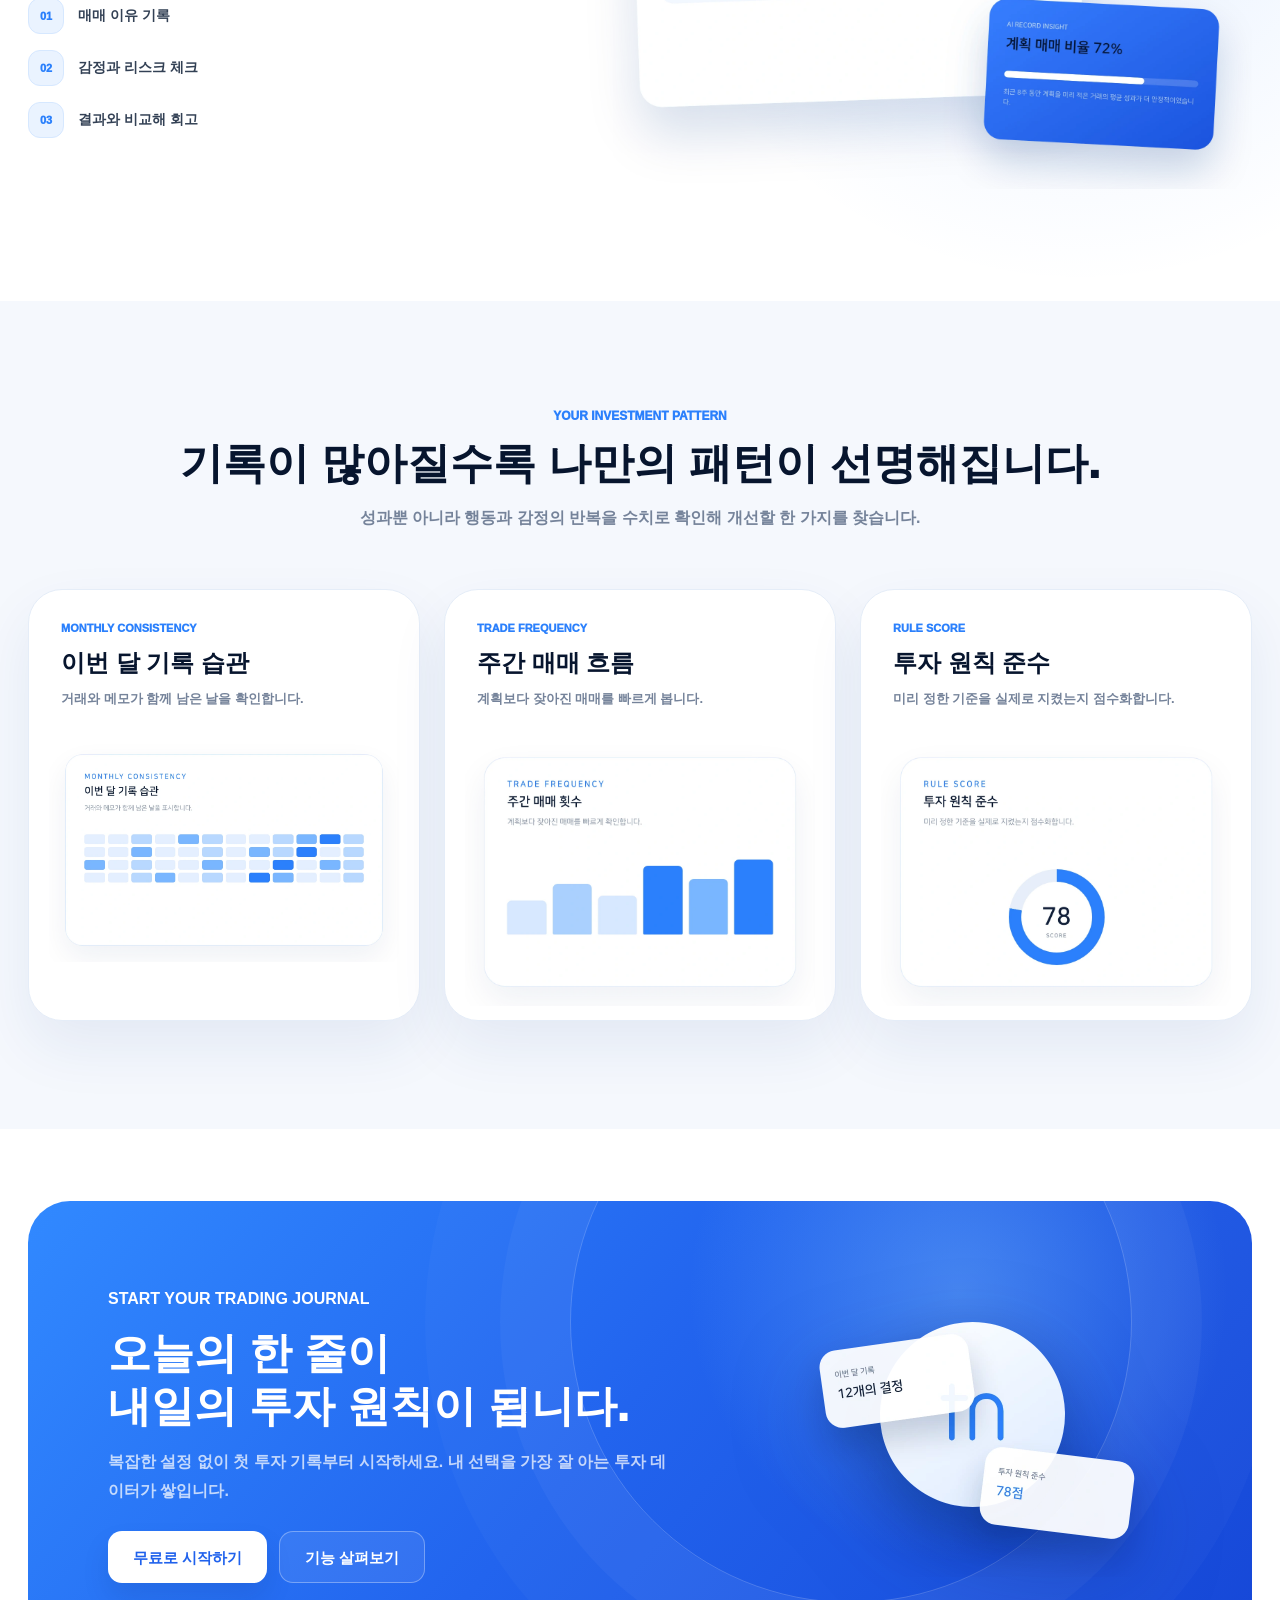
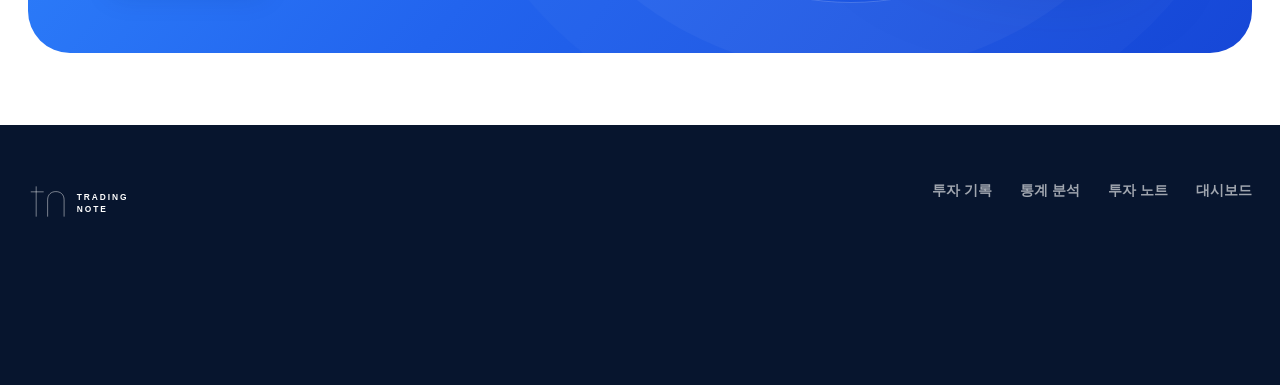
==== commit 4dfe4e8c: "Add sidebar user profile menu" ====
--- a/index.html
+++ b/index.html
@@ -25,10 +25,7 @@
           </button>
         </div>
         <nav class="nav-list" id="navList"></nav>
-        <button class="logout" type="button" data-auth-logout>
-          <span data-icon="logout"></span>
-          <span>로그아웃</span>
-        </button>
+        <div id="sidebarUserRoot" class="sidebar-user-root"></div>
       </aside>
 
       <main class="main">
